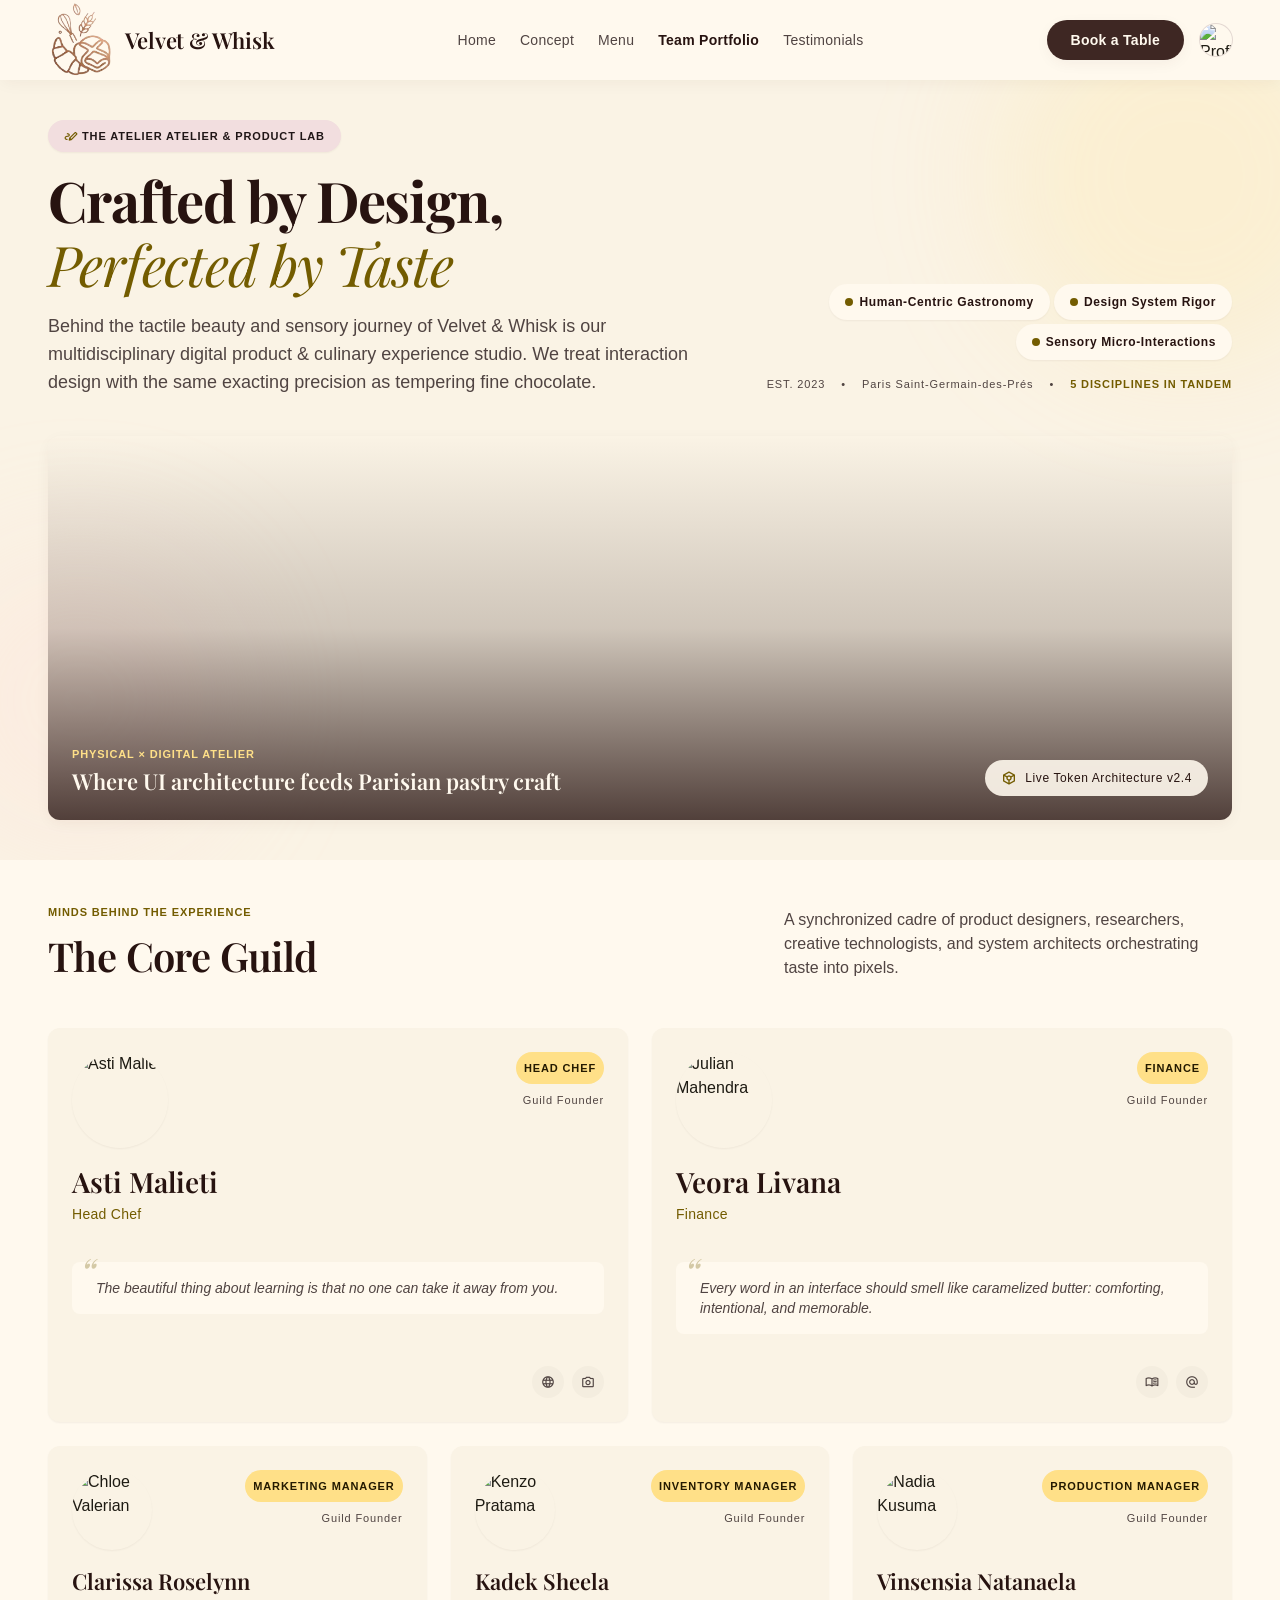
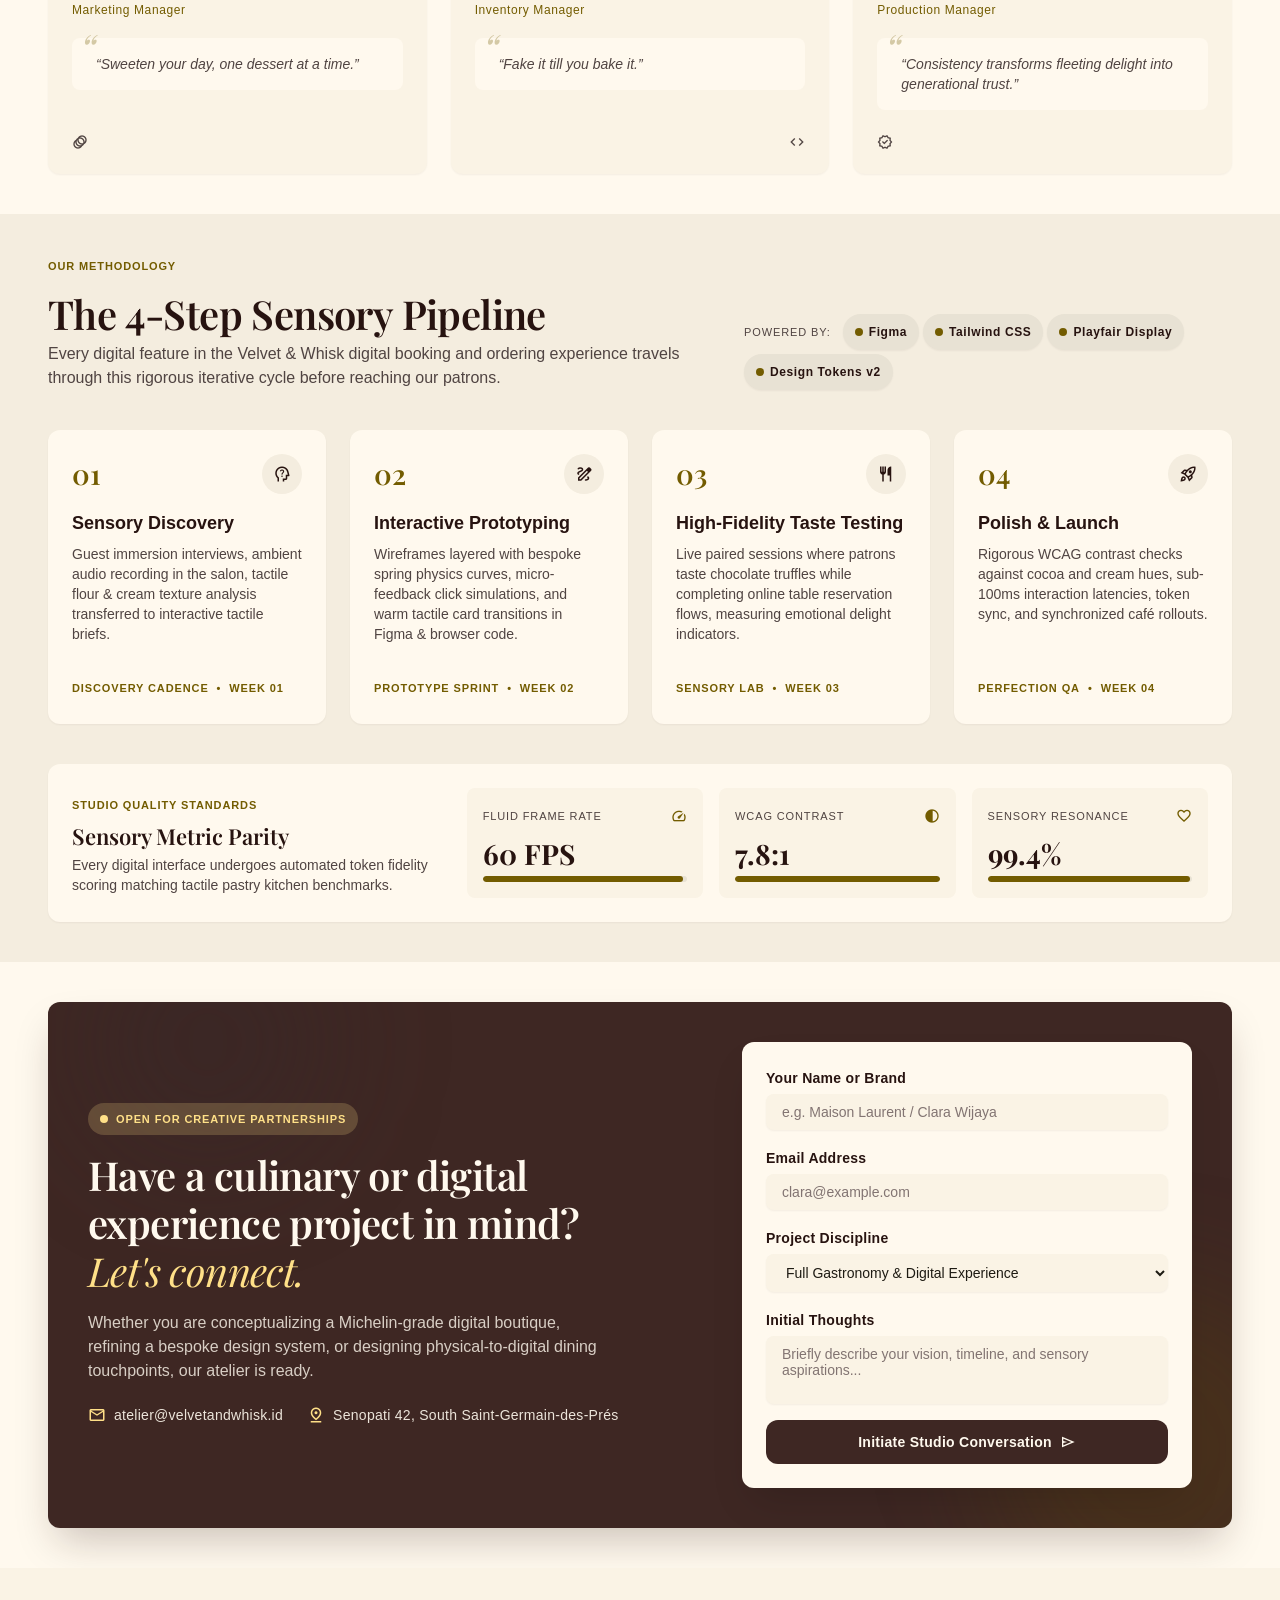
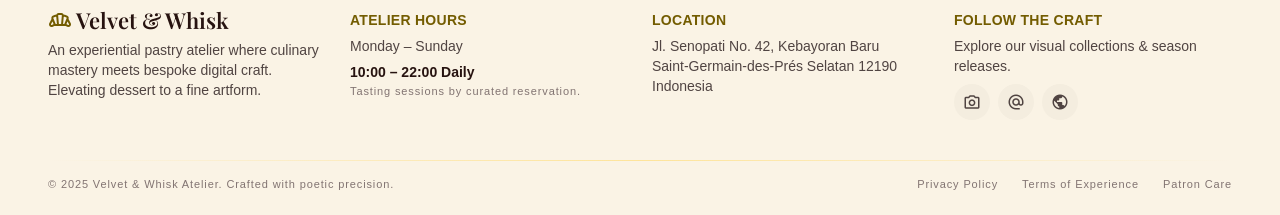
==== team.html @ fa9f6fc9 "Pending changes exported from your codespace" ====
<!DOCTYPE html>
<html lang="en">
<head>
  <meta charset="utf-8">
  <meta content="width=device-width, initial-scale=1.0" name="viewport">
  <title>Team Portfolio — Pentastry</title>

  <link rel="preconnect" href="https://fonts.googleapis.com">
  <link rel="preconnect" href="https://fonts.gstatic.com" crossorigin>
  <link href="https://fonts.googleapis.com/css2?family=Playfair+Display:ital,wght@0,600;0,700;1,400&family=Plus+Saint-Germain-des-Prés+Sans:wght@400;500;600;700&display=swap" rel="stylesheet">
  <link href="https://fonts.googleapis.com/css2?family=Material+Symbols+Outlined:opsz,wght,FILL,GRAD@24,400,0,0&display=swap" rel="stylesheet">

  <link rel="stylesheet" href="style.css">
</head>
<body>

  <!-- ============ HEADER ============ -->
  <header class="site-header">
    <div class="container header-inner">
      <a href="index.html" class="logo-area">
        <img src="/images/LOGO PENTASTRY.png" alt="Pentastry Logo" class="logo-img">
        <span class="site-name">Velvet &amp; Whisk</span>
      </a>
      <nav class="main-nav">
        <a href="index.html" class="nav-link">Home</a>
        <a href="concept.html" class="nav-link">Concept</a>
        <a href="menu.html" class="nav-link">Menu</a>
        <a href="team.html" class="nav-link active">Team Portfolio</a>
        <a href="testimonials.html" class="nav-link">Testimonials</a>
      </nav>
      <div class="header-actions">
        <a href="#" class="btn btn-dark btn-sm">Book a Table</a>
        <img src="https://lh3.googleusercontent.com/aida-public/[base64]" alt="Profile" class="avatar">
      </div>
    </div>
  </header>

  <main class="team-page">

    <!-- ============ STUDIO HEADER (HERO) ============ -->
    <section class="studio-hero">
      <div class="studio-glow studio-glow-1"></div>
      <div class="studio-glow studio-glow-2"></div>

      <div class="container">
        <div class="studio-hero-top">

          <div class="studio-hero-content">
            <div class="studio-badge">
              <span class="material-symbols-outlined">stylus_note</span>
              <span>The Atelier Atelier &amp; Product Lab</span>
            </div>

            <h1 class="studio-hero-title">
              Crafted by Design,<br>
              <span class="italic-accent">Perfected by Taste</span>
            </h1>

            <p class="studio-hero-text">
              Behind the tactile beauty and sensory journey of Velvet &amp; Whisk is our multidisciplinary digital product &amp; culinary experience studio. We treat interaction design with the same exacting precision as tempering fine chocolate.
            </p>
          </div>

          <div class="studio-hero-meta">
            <div class="studio-meta-pills">
              <span class="meta-pill"><span class="dot dot-secondary"></span> Human-Centric Gastronomy</span>
              <span class="meta-pill"><span class="dot dot-secondary"></span> Design System Rigor</span>
              <span class="meta-pill"><span class="dot dot-secondary"></span> Sensory Micro-Interactions</span>
            </div>
            <div class="studio-meta-row">
              <span>EST. 2023</span>
              <span class="meta-sep">•</span>
              <span>Paris Saint-Germain-des-Prés</span>
              <span class="meta-sep">•</span>
              <span class="meta-em">5 DISCIPLINES IN TANDEM</span>
            </div>
          </div>

        </div>

        <!-- Studio Banner -->
        <div class="studio-banner">
          <div class="studio-banner-img" style="background-image: url('https://lh3.googleusercontent.com/aida-public/[base64]');"></div>
          <div class="studio-banner-overlay"></div>
          <div class="studio-banner-content">
            <div>
              <p class="studio-banner-eyebrow">Physical × Digital Atelier</p>
              <p class="studio-banner-title">Where UI architecture feeds Parisian pastry craft</p>
            </div>
            <div class="studio-banner-badge">
              <span class="material-symbols-outlined">token</span>
              Live Token Architecture v2.4
            </div>
          </div>
        </div>
      </div>
    </section>

    <!-- ============ TEAM PORTFOLIO ============ -->
    <section class="team-section">
      <div class="container">

        <div class="team-section-header">
          <div>
            <span class="eyebrow">Minds Behind The Experience</span>
            <h2 class="section-title">The Core Guild</h2>
          </div>
          <p class="team-section-desc">
            A synchronized cadre of product designers, researchers, creative technologists, and system architects orchestrating taste into pixels.
          </p>
        </div>

        <div class="team-grid">

          <!-- Member 1 (Hero card) -->
          <article class="team-card team-card-hero">
            <div class="team-card-inner">
              <div class="team-card-top">
                <div class="team-avatar team-avatar-lg">
                  <img src=" " alt="Asti Malieti">
                </div>
                <div class="team-card-badges">
                  <span class="role-badge role-badge-gold">Head Chef</span>
                  <span class="team-role-note">Guild Founder</span>
                </div>
              </div>

              <div>
                <h3 class="team-name team-name-lg">Asti Malieti</h3>
                <p class="team-role">Head Chef</p>
              </div>

              <div class="team-tags">
                
                
                
        
              </div>

              <blockquote class="team-quote">
                <span class="team-quote-mark">“</span>
                <p>The beautiful thing about learning is that no one can take it away from you.</p>
              </blockquote>
            </div>

            <div class="team-card-footer">
              <a href="#" class="team-link">
                
                
              </a>
              <div class="team-social">
                <button class="team-social-btn" title="Portfolio"><span class="material-symbols-outlined">language</span></button>
                <button class="team-social-btn" title="Instagram"><span class="material-symbols-outlined">photo_camera</span></button>
              </div>
            </div>
          </article>

          <!-- Member 2 (Hero card) -->
          <article class="team-card team-card-hero">
            <div class="team-card-inner">
              <div class="team-card-top">
                <div class="team-avatar team-avatar-lg">
                  <img src="https://lh3.googleusercontent.com/aida-public/[base64]" alt="Julian Mahendra">
                </div>
                <div class="team-card-badges">
                  <span class="role-badge role-badge-gold">Finance</span>
                  <span class="team-role-note">Guild Founder</span>
                </div>
              </div>

              <div>
                <h3 class="team-name team-name-lg">Veora Livana</h3>
                <p class="team-role">Finance</p>
              </div>

              <div class="team-tags">
                
                
                
                
              </div>

              <blockquote class="team-quote">
                <span class="team-quote-mark">“</span>
                <p>Every word in an interface should smell like caramelized butter: comforting, intentional, and memorable.</p>
              </blockquote>
            </div>

            <div class="team-card-footer">
              <a href="#" class="team-link">
                
                
              </a>
              <div class="team-social">
                <button class="team-social-btn" title="Read Field Notes"><span class="material-symbols-outlined">menu_book</span></button>
                <button class="team-social-btn" title="Email"><span class="material-symbols-outlined">alternate_email</span></button>
              </div>
            </div>
          </article>

          <!-- Member 3 -->
          <article class="team-card team-card-compact">
            <div class="team-card-inner">
              <div class="team-card-top team-card-top-compact">
                <div class="team-avatar team-avatar-sm">
                  <img src="https://lh3.googleusercontent.com/aida-public/[base64]" alt="Chloe Valerian">
                </div>
              <div class="team-card-badges"> 
                <span class="role-badge role-badge-gold">Marketing Manager</span>
                <span class="team-role-note">Guild Founder</span>
              </div>
</div>
              <div>
                <h3 class="team-name">Clarissa Roselynn</h3>
                <p class="team-role team-role-sm">Marketing Manager</p>
              </div>
              <blockquote class="team-quote">
                <span class="team-quote-mark">“</span>
              <p class="team-quote-inline">“Sweeten your day, one dessert at a time.”</p>
            </div>

            <div class="team-card-footer team-card-footer-sm">
             
              <span class="material-symbols-outlined team-footer-icon">animation</span>
            </div>
          </article>

          <!-- Member 4 -->
          <article class="team-card team-card-compact">
            <div class="team-card-inner">
              <div class="team-card-top team-card-top-compact">
                <div class="team-avatar team-avatar-sm">
                  <img src="https://lh3.googleusercontent.com/aida-public/[base64]" alt="Kenzo Pratama">
                </div>
                <div class="team-card-badges">
                  <span class="role-badge role-badge-gold">Inventory Manager</span>
                  <span class="team-role-note">Guild Founder</span>
                </div>
              </div>

              <div>
                <h3 class="team-name">Kadek Sheela</h3>
                <p class="team-role team-role-sm">Inventory Manager</p>
              </div>
              <blockquote class="team-quote">
                <span class="team-quote-mark">“</span>
              <p class="team-quote-inline">“Fake it till you bake it.”</p>
            </div>

            <div class="team-card-footer team-card-footer-sm">
                 
              <span class="material-symbols-outlined team-footer-icon"></span>
            
              <span class="material-symbols-outlined team-footer-icon">code</span>
            </div>
          </article>

          <!-- Member 5 -->
          <article class="team-card team-card-compact">
            <div class="team-card-inner">
              <div class="team-card-top team-card-top-compact">
                <div class="team-avatar team-avatar-sm">
                  <img src="https://lh3.googleusercontent.com/aida-public/[base64]" alt="Nadia Kusuma">
                </div>
              <div class="team-card-badges">
                <span class="role-badge role-badge-gold">Production Manager</span>
                <span class="team-role-note">Guild Founder</span>
              </div>
            </div>

              <div>
                <h3 class="team-name">Vinsensia Natanaela</h3>
                <p class="team-role team-role-sm">Production Manager</p>
              </div>

             
              <blockquote class="team-quote">
                <span class="team-quote-mark">“</span>
              <p class="team-quote-inline">“Consistency transforms fleeting delight into generational trust.”</p>
            </div>

            <div class="team-card-footer team-card-footer-sm">
              
              <span class="material-symbols-outlined team-footer-icon">verified</span>
            </div>
          </article>

        </div>
      </div>
    </section>

    <!-- ============ METHODOLOGY / WORKFLOW ============ -->
    <section class="methodology-section">
      <div class="container">

        <div class="methodology-header">
          <div class="methodology-heading">
            <span class="eyebrow">Our Methodology</span>
            <h2 class="section-title">The 4-Step Sensory Pipeline</h2>
            <p class="methodology-desc">
              Every digital feature in the Velvet &amp; Whisk digital booking and ordering experience travels through this rigorous iterative cycle before reaching our patrons.
            </p>
          </div>

          <div class="tooling-pills">
            <span class="tooling-label">Powered by:</span>
            <span class="tooling-pill"><span class="dot dot-secondary"></span> Figma</span>
            <span class="tooling-pill"><span class="dot dot-secondary"></span> Tailwind CSS</span>
            <span class="tooling-pill"><span class="dot dot-secondary"></span> Playfair Display</span>
            <span class="tooling-pill"><span class="dot dot-secondary"></span> Design Tokens v2</span>
          </div>
        </div>

        <!-- Workflow steps -->
        <div class="workflow-grid" id="workflow-steps">

          <div class="workflow-card">
            <div>
              <div class="workflow-top">
                <span class="workflow-num">01</span>
                <span class="workflow-icon"><span class="material-symbols-outlined">psychology_alt</span></span>
              </div>
              <h3 class="workflow-title">Sensory Discovery</h3>
              <p class="workflow-desc">
                Guest immersion interviews, ambient audio recording in the salon, tactile flour &amp; cream texture analysis transferred to interactive tactile briefs.
              </p>
            </div>
            <div class="workflow-meta">
              <span>DISCOVERY CADENCE</span>
              <span>•</span>
              <span>WEEK 01</span>
            </div>
          </div>

          <div class="workflow-card">
            <div>
              <div class="workflow-top">
                <span class="workflow-num">02</span>
                <span class="workflow-icon"><span class="material-symbols-outlined">draw</span></span>
              </div>
              <h3 class="workflow-title">Interactive Prototyping</h3>
              <p class="workflow-desc">
                Wireframes layered with bespoke spring physics curves, micro-feedback click simulations, and warm tactile card transitions in Figma &amp; browser code.
              </p>
            </div>
            <div class="workflow-meta">
              <span>PROTOTYPE SPRINT</span>
              <span>•</span>
              <span>WEEK 02</span>
            </div>
          </div>

          <div class="workflow-card">
            <div>
              <div class="workflow-top">
                <span class="workflow-num">03</span>
                <span class="workflow-icon"><span class="material-symbols-outlined">restaurant</span></span>
              </div>
              <h3 class="workflow-title">High-Fidelity Taste Testing</h3>
              <p class="workflow-desc">
                Live paired sessions where patrons taste chocolate truffles while completing online table reservation flows, measuring emotional delight indicators.
              </p>
            </div>
            <div class="workflow-meta">
              <span>SENSORY LAB</span>
              <span>•</span>
              <span>WEEK 03</span>
            </div>
          </div>

          <div class="workflow-card">
            <div>
              <div class="workflow-top">
                <span class="workflow-num">04</span>
                <span class="workflow-icon"><span class="material-symbols-outlined">rocket_launch</span></span>
              </div>
              <h3 class="workflow-title">Polish &amp; Launch</h3>
              <p class="workflow-desc">
                Rigorous WCAG contrast checks against cocoa and cream hues, sub-100ms interaction latencies, token sync, and synchronized café rollouts.
              </p>
            </div>
            <div class="workflow-meta">
              <span>PERFECTION QA</span>
              <span>•</span>
              <span>WEEK 04</span>
            </div>
          </div>

        </div>

        <!-- Analytics card -->
        <div class="analytics-card">
          <div class="analytics-inner">

            <div class="analytics-intro">
              <span class="analytics-eyebrow">Studio Quality Standards</span>
              <h4 class="analytics-title">Sensory Metric Parity</h4>
              <p class="analytics-desc">
                Every digital interface undergoes automated token fidelity scoring matching tactile pastry kitchen benchmarks.
              </p>
            </div>

            <div class="analytics-metrics">

              <div class="metric-card">
                <div class="metric-head">
                  <span class="metric-label">Fluid Frame Rate</span>
                  <span class="material-symbols-outlined">speed</span>
                </div>
                <span class="metric-value">60 FPS</span>
                <div class="metric-bar">
                  <div class="metric-bar-fill" style="width: 98%"></div>
                </div>
              </div>

              <div class="metric-card">
                <div class="metric-head">
                  <span class="metric-label">WCAG Contrast</span>
                  <span class="material-symbols-outlined">contrast</span>
                </div>
                <span class="metric-value">7.8:1</span>
                <div class="metric-bar">
                  <div class="metric-bar-fill" style="width: 100%"></div>
                </div>
              </div>

              <div class="metric-card">
                <div class="metric-head">
                  <span class="metric-label">Sensory Resonance</span>
                  <span class="material-symbols-outlined">favorite</span>
                </div>
                <span class="metric-value">99.4%</span>
                <div class="metric-bar">
                  <div class="metric-bar-fill" style="width: 99%"></div>
                </div>
              </div>

            </div>
          </div>
        </div>

      </div>
    </section>

    <!-- ============ COLLAB & CONTACT ============ -->
    <section class="collab-section">
      <div class="container">
        <div class="collab-banner">
          <div class="collab-glow collab-glow-1"></div>
          <div class="collab-glow collab-glow-2"></div>

          <div class="collab-grid">

            <div class="collab-content">
              <div class="collab-badge">
                <span class="dot dot-gold"></span>
                <span>Open For Creative Partnerships</span>
              </div>
              <h2 class="collab-title">
                Have a culinary or digital experience project in mind?<br>
                <span class="italic-accent">Let's connect.</span>
              </h2>
              <p class="collab-desc">
                Whether you are conceptualizing a Michelin-grade digital boutique, refining a bespoke design system, or designing physical-to-digital dining touchpoints, our atelier is ready.
              </p>
              <div class="collab-meta">
                <div class="collab-meta-item">
                  <span class="material-symbols-outlined">mail</span>
                  <span>atelier@velvetandwhisk.id</span>
                </div>
                <div class="collab-meta-item">
                  <span class="material-symbols-outlined">pin_drop</span>
                  <span>Senopati 42, South Saint-Germain-des-Prés</span>
                </div>
              </div>
            </div>

            <div class="collab-form-card">
              <form class="collab-form" id="collab-form">
                <div class="form-group">
                  <label class="form-label form-label-dark">Your Name or Brand</label>
                  <input type="text" class="form-input form-input-light" placeholder="e.g. Maison Laurent / Clara Wijaya" required>
                </div>
                <div class="form-group">
                  <label class="form-label form-label-dark">Email Address</label>
                  <input type="email" class="form-input form-input-light" placeholder="clara@example.com" required>
                </div>
                <div class="form-group">
                  <label class="form-label form-label-dark">Project Discipline</label>
                  <select class="form-input form-input-light">
                    <option>Full Gastronomy &amp; Digital Experience</option>
                    <option>Bespoke Design System &amp; Brand Tokens</option>
                    <option>Editorial Interactive Menu Redesign</option>
                    <option>Private Tasting Atelier Collaboration</option>
                  </select>
                </div>
                <div class="form-group">
                  <label class="form-label form-label-dark">Initial Thoughts</label>
                  <textarea class="form-input form-input-light form-textarea" rows="3" placeholder="Briefly describe your vision, timeline, and sensory aspirations..."></textarea>
                </div>
                <button type="submit" class="btn btn-primary btn-block">
                  <span>Initiate Studio Conversation</span>
                  <span class="material-symbols-outlined" style="font-size:16px;">send</span>
                </button>
                <div class="form-success" id="form-feedback">
                  Message received. Aurelia &amp; the team will reply within 24 hours.
                </div>
              </form>
            </div>

          </div>
        </div>
      </div>
    </section>

  </main>

  <!-- ============ FOOTER ============ -->
  <footer class="site-footer">
    <div class="container">
      <div class="footer-grid">
        <div class="footer-col">
          <div class="footer-brand">
            <span class="material-symbols-outlined">bakery_dining</span>
            <span class="footer-brand-name">Velvet &amp; Whisk</span>
          </div>
          <p class="footer-desc">An experiential pastry atelier where culinary mastery meets bespoke digital craft. Elevating dessert to a fine artform.</p>
        </div>
        <div class="footer-col">
          <h4 class="footer-heading">Atelier Hours</h4>
          <p class="footer-text">Monday – Sunday</p>
          <p class="footer-strong">10:00 – 22:00 Daily</p>
          <p class="footer-caption">Tasting sessions by curated reservation.</p>
        </div>
        <div class="footer-col">
          <h4 class="footer-heading">Location</h4>
          <p class="footer-text">Jl. Senopati No. 42, Kebayoran Baru<br>Saint-Germain-des-Prés Selatan 12190<br>Indonesia</p>
        </div>
        <div class="footer-col">
          <h4 class="footer-heading">Follow the Craft</h4>
          <p class="footer-text">Explore our visual collections &amp; season releases.</p>
          <div class="footer-social">
            <a href="#" aria-label="Instagram"><span class="material-symbols-outlined">photo_camera</span></a>
            <a href="#" aria-label="Email"><span class="material-symbols-outlined">alternate_email</span></a>
            <a href="#" aria-label="Website"><span class="material-symbols-outlined">public</span></a>
          </div>
        </div>
      </div>
      <div class="footer-divider"></div>
      <div class="footer-bottom">
        <p class="footer-caption">© 2025 Velvet &amp; Whisk Atelier. Crafted with poetic precision.</p>
        <div class="footer-links">
          <a href="#" class="footer-caption">Privacy Policy</a>
          <a href="#" class="footer-caption">Terms of Experience</a>
          <a href="#" class="footer-caption">Patron Care</a>
        </div>
      </div>
    </div>
  </footer>

  <!-- ============ JS ============ -->
  <script>
    (function () {
      // Workflow hover highlight
      const steps = document.querySelectorAll('.workflow-card');
      steps.forEach(step => {
        step.addEventListener('mouseenter', () => {
          steps.forEach(s => s.classList.remove('is-highlight'));
          step.classList.add('is-highlight');
        });
      });

      // Collab form feedback
      const form = document.getElementById('collab-form');
      const feedback = document.getElementById('form-feedback');
      if (form) {
        form.addEventListener('submit', (e) => {
          e.preventDefault();
          feedback.classList.add('is-visible');
        });
      }
    })();
  </script>

</body>
</html>
---- style.css ----
/* =============================================================
   Pentastry — GLOBAL STYLESHEET
   Digunakan bersama untuk: index.html, menu.html, team.html,
   testimonials.html
   ============================================================= */

/* ---------- 1. CSS VARIABLES (DESIGN TOKENS) ---------- */
:root {
  /* Colors */
  --color-primary: #271310;
  --color-primary-container: #3e2723;
  --color-primary-fixed: #ffdad4;
  --color-secondary: #735c00;
  --color-secondary-fixed: #ffe088;
  --color-secondary-fixed-dim: #e9c349;
  --color-secondary-container: #fed65b;
  --color-tertiary: #201617;
  --color-tertiary-fixed: #f2dedf;
  --color-tertiary-container: #362a2b;

  --color-surface: #fff9ee;
  --color-surface-bright: #fff9ee;
  --color-surface-container-lowest: #ffffff;
  --color-surface-container-low: #faf3e5;
  --color-surface-container: #f4eddf;
  --color-surface-container-high: #eee8da;
  --color-surface-container-highest: #e8e2d4;

  --color-on-surface: #1e1b13;
  --color-on-surface-variant: #504442;
  --color-on-primary: #ffffff;
  --color-on-secondary: #ffffff;
  --color-on-secondary-fixed: #241a00;
  --color-on-secondary-container: #745c00;

  --color-outline: #827472;
  --color-outline-variant: #d3c3c0;

  /* Typography */
  --font-heading: 'Playfair Display', Georgia, serif;
  --font-body: 'Plus Saint-Germain-des-Prés Sans', -apple-system, BlinkMacSystemFont, sans-serif;

  /* Spacing */
  --space-xs: 0.25rem;
  --space-sm: 0.5rem;
  --space-md: 1rem;
  --space-lg: 1.5rem;
  --space-xl: 2.5rem;
  --gutter: 1.5rem;
  --margin: 3rem;
  --margin-mobile: 1.25rem;

  /* Radius */
  --radius: 0.25rem;
  --radius-lg: 0.5rem;
  --radius-xl: 0.75rem;
  --radius-2xl: 1rem;
  --radius-3xl: 1.5rem;
  --radius-full: 9999px;

  /* Shadows */
  --shadow-sm: 0 1px 2px rgba(39, 19, 16, 0.05);
  --shadow-md: 0 4px 16px -2px rgba(62, 39, 35, 0.06);
  --shadow-lg: 0 12px 32px -4px rgba(62, 39, 35, 0.12);
  --shadow-xl: 0 20px 50px -10px rgba(39, 19, 16, 0.35);
}

/* ---------- 2. RESET & BASE ---------- */
*,
*::before,
*::after {
  box-sizing: border-box;
  margin: 0;
  padding: 0;
}

html {
  scroll-behavior: smooth;
  -webkit-text-size-adjust: 100%;
}

body {
  font-family: var(--font-body);
  font-size: 16px;
  line-height: 24px;
  color: var(--color-on-surface);
  background-color: var(--color-surface);
  -webkit-font-smoothing: antialiased;
  -moz-osx-font-smoothing: grayscale;
  overscroll-behavior: none;
}

::-webkit-scrollbar { display: none; }
html { scrollbar-width: none; }

img {
  display: block;
  max-width: 100%;
  height: auto;
}

a {
  color: inherit;
  text-decoration: none;
}

button {
  font-family: inherit;
  cursor: pointer;
  border: none;
  background: none;
  color: inherit;
}

input, select, textarea {
  font-family: inherit;
  font-size: inherit;
  color: inherit;
}

/* Material Symbols default */
.material-symbols-outlined {
  font-family: 'Material Symbols Outlined';
  font-weight: normal;
  font-style: normal;
  font-size: 24px;
  line-height: 1;
  letter-spacing: normal;
  text-transform: none;
  display: inline-block;
  white-space: nowrap;
  word-wrap: normal;
  direction: ltr;
  font-variation-settings: 'FILL' 0, 'wght' 400, 'GRAD' 0, 'opsz' 24;
  user-select: none;
}

/* ---------- 3. UTILITY CLASSES ---------- */
.container {
  width: 100%;
  max-width: 1280px;
  margin: 0 auto;
  padding-left: var(--margin);
  padding-right: var(--margin);
}

.caption {
  font-size: 11px;
  line-height: 14px;
  letter-spacing: 0.08em;
  font-weight: 500;
  color: var(--color-on-surface-variant);
}

.caption-gold {
  font-size: 11px;
  line-height: 14px;
  letter-spacing: 0.08em;
  font-weight: 600;
  text-transform: uppercase;
  color: var(--color-secondary-fixed);
}

.uppercase { text-transform: uppercase; }

.dot {
  display: inline-block;
  width: 8px;
  height: 8px;
  border-radius: 50%;
}
.dot-secondary { background-color: var(--color-secondary); }

/* ---------- 4. BUTTONS ---------- */
.btn {
  display: inline-flex;
  align-items: center;
  justify-content: center;
  gap: 8px;
  font-family: var(--font-body);
  font-size: 14px;
  font-weight: 600;
  letter-spacing: 0.02em;
  padding: 16px 32px;
  border-radius: var(--radius-full);
  transition: all 0.3s ease;
  cursor: pointer;
  border: none;
  text-decoration: none;
  white-space: nowrap;
}

.btn-sm {
  padding: 8px 24px;
  font-size: 14px;
}

.btn-dark {
  background-color: var(--color-primary-container);
  color: var(--color-surface);
  box-shadow: var(--shadow-md);
}
.btn-dark:hover {
  background-color: var(--color-primary);
  color: var(--color-secondary-fixed);
}

.btn-primary {
  background-color: var(--color-primary-container);
  color: var(--color-surface-bright);
}
.btn-primary:hover {
  box-shadow: 0 20px 40px -10px rgba(62, 39, 35, 0.3);
}
.btn-primary:hover .icon-arrow {
  transform: translateX(4px);
}

.btn-soft {
  background-color: var(--color-tertiary-fixed);
  color: var(--color-primary);
  box-shadow: var(--shadow-sm);
}
.btn-soft:hover {
  background-color: var(--color-secondary-fixed);
}

.btn-gold {
  background-color: var(--color-secondary-fixed);
  color: var(--color-primary);
  font-weight: 700;
}
.btn-gold:hover {
  background-color: var(--color-secondary-fixed-dim);
  box-shadow: 0 8px 20px rgba(0, 0, 0, 0.15);
}

.btn-block {
  width: 100%;
  padding: 14px 24px;
  border-radius: var(--radius-xl);
}

.icon-arrow {
  font-size: 18px;
  transition: transform 0.3s ease;
  color: var(--color-secondary-fixed-dim);
}

.icon-spin {
  animation: spin 1s linear infinite;
}
@keyframes spin {
  from { transform: rotate(0deg); }
  to { transform: rotate(360deg); }
}

.btn.is-success {
  background-color: var(--color-secondary);
  color: var(--color-on-secondary);
}

/* ---------- 5. HEADER ---------- */
.site-header {
  position: fixed;
  top: 0;
  left: 0;
  right: 0;
  z-index: 50;
  background-color: rgba(255, 249, 238, 0.9);
  backdrop-filter: blur(12px);
  -webkit-backdrop-filter: blur(12px);
  box-shadow: 0 4px 16px -2px rgba(62, 39, 35, 0.05);
}

.header-inner {
  display: flex;
  align-items: center;
  justify-content: space-between;
  gap: var(--gutter);
  height: 80px;
}

.logo-area {
  display: flex;
  align-items: center;
  gap: var(--space-sm);
  flex-shrink: 0;
}

.logo-img {
  height: 80px;
  width: auto;
  object-fit: contain;
}

.site-name {
  font-family: var(--font-heading);
  font-size: 22px;
  line-height: 30px;
  font-weight: 600;
  color: var(--color-primary);
  letter-spacing: -0.01em;
}

.main-nav {
  display: none;
  align-items: center;
  gap: var(--space-lg);
}

.nav-link {
  font-size: 14px;
  font-weight: 500;
  letter-spacing: 0.02em;
  color: var(--color-on-surface-variant);
  transition: color 0.2s ease;
}
.nav-link:hover { color: var(--color-primary); }
.nav-link.active {
  color: var(--color-primary);
  font-weight: 700;
}

.header-actions {
  display: flex;
  align-items: center;
  gap: var(--space-md);
  flex-shrink: 0;
}

.avatar {
  width: 32px;
  height: 32px;
  border-radius: 50%;
  object-fit: cover;
  box-shadow: 0 0 0 1px rgba(211, 195, 192, 0.6);
}

@media (min-width: 1024px) {
  .main-nav { display: flex; }
}

/* ---------- 6. HERO ---------- */
.hero {
  position: relative;
  width: 100%;
  overflow: hidden;
  background-color: var(--color-surface-container-low);
  padding-top: 40px;
  padding-bottom: 96px;
  margin-top: 80px; /* offset header */
}

.hero-glow {
  position: absolute;
  border-radius: 50%;
  filter: blur(60px);
  pointer-events: none;
}
.hero-glow-1 {
  top: -128px;
  left: -128px;
  width: 384px;
  height: 384px;
  background-color: rgba(255, 224, 136, 0.3);
}
.hero-glow-2 {
  top: 50%;
  right: -96px;
  width: 320px;
  height: 320px;
  background-color: rgba(242, 222, 223, 0.4);
}

.hero-grid {
  position: relative;
  z-index: 10;
  display: grid;
  grid-template-columns: 1fr;
  gap: var(--gutter);
  align-items: center;
}

.hero-content {
  display: flex;
  flex-direction: column;
  align-items: flex-start;
}

.hero-badge {
  display: inline-flex;
  align-items: center;
  gap: var(--space-xs);
  padding: 6px 16px;
  border-radius: var(--radius-full);
  background-color: var(--color-surface-container);
  box-shadow: var(--shadow-sm);
  margin-bottom: var(--space-md);
}

.hero-title {
  font-family: var(--font-heading);
  font-size: 36px;
  line-height: 44px;
  letter-spacing: -0.01em;
  font-weight: 700;
  color: var(--color-primary);
  margin-bottom: var(--space-md);
}

.hero-title-accent {
  font-style: italic;
  font-weight: 400;
  color: var(--color-secondary);
  display: block;
}

.hero-text {
  font-size: 18px;
  line-height: 28px;
  color: var(--color-on-surface-variant);
  margin-bottom: var(--space-xl);
  max-width: 36rem;
}

.hero-actions {
  display: flex;
  flex-wrap: wrap;
  gap: var(--space-md);
  width: 100%;
}

.hero-trust {
  margin-top: var(--space-xl);
  padding-top: var(--space-lg);
  display: flex;
  align-items: center;
  gap: var(--space-lg);
}

.hero-avatars {
  display: flex;
}
.hero-avatars > * {
  margin-right: -12px;
}
.avatar-sm {
  width: 40px;
  height: 40px;
  border-radius: 50%;
  object-fit: cover;
  box-shadow: var(--shadow-sm);
  border: 2px solid var(--color-surface-container-low);
}
.avatar-initial {
  width: 40px;
  height: 40px;
  border-radius: 50%;
  display: flex;
  align-items: center;
  justify-content: center;
  font-size: 12px;
  font-weight: 700;
  box-shadow: var(--shadow-sm);
  border: 2px solid var(--color-surface-container-low);
}
.avatar-initial-1 {
  background-color: var(--color-secondary-fixed);
  color: var(--color-primary);
}
.avatar-initial-2 {
  background-color: var(--color-tertiary-fixed);
  color: var(--color-tertiary);
}

.hero-trust-text .stars {
  display: flex;
  align-items: center;
  gap: 2px;
  color: var(--color-secondary);
}

.star-filled {
  font-size: 14px;
  font-variation-settings: 'FILL' 1;
}

.rating-num {
  font-size: 12px;
  font-weight: 700;
  color: var(--color-primary);
  margin-left: 4px;
}

.hero-trust-text .caption {
  margin-top: 2px;
}

/* Hero collage */
.hero-visual {
  position: relative;
  margin-top: 48px;
}

.hero-collage {
  position: relative;
  width: 100%;
  height: 540px;
}

.hero-card {
  position: absolute;
  border-radius: var(--radius-2xl);
  overflow: hidden;
  background-color: var(--color-surface-container-lowest);
  box-shadow: var(--shadow-lg);
}

.hero-card img {
  width: 100%;
  height: 100%;
  object-fit: cover;
  transition: transform 0.6s ease;
}
.hero-card:hover img { transform: scale(1.03); }

.hero-card-1 {
  left: 24px;
  top: 16px;
  width: 280px;
  height: 380px;
  z-index: 20;
}

.hero-card-2 {
  right: 8px;
  top: 64px;
  width: 240px;
  height: 320px;
  z-index: 10;
}

.hero-card-3 {
  bottom: 8px;
  left: 112px;
  width: 200px;
  height: 200px;
  z-index: 30;
  box-shadow: var(--shadow-xl);
}

.card-overlay {
  position: absolute;
  inset: 0;
  background: linear-gradient(to top, rgba(39, 19, 16, 0.8) 0%, transparent 60%);
  display: flex;
  flex-direction: column;
  justify-content: flex-end;
  padding: 20px;
}

.card-overlay-short { padding: 16px; }

.card-title {
  font-family: var(--font-heading);
  font-size: 18px;
  line-height: 26px;
  font-weight: 600;
  color: var(--color-surface-bright);
}

.hero-card-1 .card-title {
  font-size: 22px;
  line-height: 30px;
}

.floating-badge {
  position: absolute;
  background-color: rgba(255, 255, 255, 0.95);
  backdrop-filter: blur(8px);
  border-radius: var(--radius-full);
  box-shadow: var(--shadow-lg);
  display: flex;
  align-items: center;
  gap: var(--space-xs);
  z-index: 40;
}

.floating-badge-top {
  top: -16px;
  right: 32px;
  padding: 8px 16px;
  font-size: 12px;
  font-weight: 600;
  color: var(--color-primary);
}
.floating-badge-top .material-symbols-outlined {
  font-size: 16px;
  color: var(--color-secondary);
}

.floating-badge-bottom {
  bottom: -16px;
  right: 48px;
  background-color: var(--color-primary);
  padding: 14px 20px;
  border-radius: var(--radius-2xl);
  box-shadow: var(--shadow-xl);
}

.badge-icon {
  width: 32px;
  height: 32px;
  border-radius: 50%;
  background-color: var(--color-secondary-fixed);
  color: var(--color-primary);
  display: flex;
  align-items: center;
  justify-content: center;
}
.badge-icon .material-symbols-outlined { font-size: 16px; }

.badge-title {
  font-size: 14px;
  font-weight: 700;
  color: var(--color-surface-bright);
  line-height: 1.2;
}
.badge-sub {
  font-size: 11px;
  color: var(--color-secondary-fixed-dim);
  letter-spacing: 0.05em;
}

@media (min-width: 640px) {
  .hero-card-1 { width: 320px; }
  .hero-card-2 { width: 270px; }
  .hero-card-3 { width: 240px; }
}

@media (min-width: 1024px) {
  .hero-title { font-size: 56px; line-height: 64px; letter-spacing: -0.02em; }
  .hero-title-accent { display: inline; }
  .hero-grid { grid-template-columns: 1fr 1fr; }
  .hero-visual { margin-top: 0; }
  .hero-content { padding-right: var(--space-md); }
}

/* ---------- 7. STATS ---------- */
.stats {
  background-color: var(--color-surface-container);
  padding: 40px 0;
}

.stats-grid {
  display: grid;
  grid-template-columns: 1fr;
  gap: var(--gutter);
}

.stat-card {
  display: flex;
  align-items: center;
  gap: var(--space-md);
  padding: var(--space-md);
  border-radius: var(--radius-2xl);
  background-color: var(--color-surface-container-lowest);
  box-shadow: var(--shadow-sm);
  transition: box-shadow 0.3s ease;
}
.stat-card:hover { box-shadow: var(--shadow-lg); }

.stat-icon {
  width: 56px;
  height: 56px;
  border-radius: 50%;
  display: flex;
  align-items: center;
  justify-content: center;
  flex-shrink: 0;
  font-size: 24px;
}
.stat-icon-1 { background-color: rgba(255, 224, 136, 0.5); color: var(--color-secondary); }
.stat-icon-2 { background-color: var(--color-tertiary-fixed); color: var(--color-primary); }
.stat-icon-3 { background-color: var(--color-secondary-container); color: var(--color-on-secondary-container); }

.stat-heading {
  display: flex;
  align-items: baseline;
  gap: 4px;
}

.stat-value {
  font-family: var(--font-heading);
  font-size: 28px;
  line-height: 36px;
  font-weight: 700;
  color: var(--color-primary);
}

.stat-label {
  font-size: 14px;
  font-weight: 600;
  letter-spacing: 0.02em;
  text-transform: uppercase;
  color: var(--color-secondary);
}

.stat-title {
  font-family: var(--font-body);
  font-size: 18px;
  line-height: 26px;
  font-weight: 600;
  color: var(--color-primary);
}

.stat-desc {
  font-size: 14px;
  line-height: 20px;
  color: var(--color-on-surface-variant);
}

@media (min-width: 768px) {
  .stats-grid { grid-template-columns: repeat(3, 1fr); }
}

/* ---------- 8. SECTIONS ---------- */
.section {
  padding: 80px 0;
}

.section-concept {
  background-color: var(--color-surface);
  padding: 112px 0;
}

.section-header {
  display: flex;
  flex-direction: column;
  align-items: center;
  text-align: center;
  max-width: 42rem;
  margin: 0 auto 80px;
}

.eyebrow {
  font-size: 11px;
  font-weight: 700;
  letter-spacing: 0.08em;
  text-transform: uppercase;
  color: var(--color-secondary);
  display: block;
  margin-bottom: 8px;
}

.section-title {
  font-family: var(--font-heading);
  font-size: 40px;
  line-height: 48px;
  letter-spacing: -0.015em;
  font-weight: 600;
  color: var(--color-primary);
}

.section-divider {
  width: 64px;
  height: 2px;
  background-color: var(--color-secondary-fixed);
  margin: var(--space-md) 0;
}

.section-desc {
  font-size: 16px;
  line-height: 24px;
  color: var(--color-on-surface-variant);
}

/* ---------- 9. CONCEPT CARDS ---------- */
.concept-grid {
  gap: var(--gutter);
  margin-bottom: 80px;
}

.concept-card {
  display: flex;
  flex-direction: row;
  justify-content: space-between;
  background-color: var(--color-surface-container-lowest);
  border-radius: var(--radius-3xl);
  padding: 32px;
  box-shadow: var(--shadow-sm);
  transition: box-shadow 0.3s ease;
}
.concept-card:hover { box-shadow: var(--shadow-lg); }

.concept-card-content { margin-bottom: var(--space-lg); }

.concept-icon {
  width: 48px;
  height: 48px;
  border-radius: var(--radius-xl);
  display: flex;
  align-items: center;
  justify-content: center;
  margin-bottom: var(--space-lg);
  font-size: 24px;
  transition: transform 0.3s ease;
}
.concept-card:hover .concept-icon { transform: scale(1.1); }
.concept-icon-1 { background-color: rgba(255, 224, 136, 0.4); color: var(--color-secondary); }
.concept-icon-2 { background-color: var(--color-tertiary-fixed); color: var(--color-primary); }
.concept-icon-3 { background-color: var(--color-secondary-container); color: var(--color-on-secondary-container); }

.concept-eyebrow {
  font-size: 11px;
  font-weight: 600;
  letter-spacing: 0.08em;
  text-transform: uppercase;
  color: var(--color-secondary);
  display: block;
}

.concept-title {
  font-family: var(--font-heading);
  font-size: 22px;
  line-height: 30px;
  font-weight: 600;
  color: var(--color-primary);
  margin: 4px 0 12px;
}

.concept-text {
  font-size: 14px;
  line-height: 20px;
  color: var(--color-on-surface-variant);
}

.concept-image {
  width: 100%;
  height: 100%;
  border-radius: var(--radius-2xl);
  overflow: hidden;
}
.concept-image img {
  width: 100%;
  height: 100%;
  object-fit: cover;
  transition: transform 0.7s ease;
}
.concept-card:hover .concept-image img { transform: scale(1.05); }

@media (min-width: 768px) {
  .concept-grid { grid-template-columns: repeat(3, 1fr); }
}

/* ---------- 10. MOSAIC ---------- */
.mosaic-block { margin-bottom: 80px; }

.mosaic-header {
  display: flex;
  flex-direction: column;
  gap: var(--space-sm);
  margin-bottom: 32px;
}

.mosaic-title {
  font-family: var(--font-heading);
  font-size: 28px;
  line-height: 36px;
  font-weight: 600;
  color: var(--color-primary);
}

.mosaic-desc {
  font-size: 14px;
  line-height: 20px;
  color: var(--color-on-surface-variant);
  max-width: 28rem;
}

.mosaic-grid {
  display: grid;
  grid-template-columns: 1fr 1fr;
  gap: 16px;
}

.mosaic-item {
  position: relative;
  overflow: hidden;
  border-radius: var(--radius-2xl);
  height: 256px;
  background-color: var(--color-surface-container);
  cursor: pointer;
  box-shadow: var(--shadow-sm);
}

.mosaic-item img {
  width: 100%;
  height: 100%;
  object-fit: cover;
  transition: transform 0.5s ease;
}
.mosaic-item:hover img { transform: scale(1.1); }

.mosaic-overlay {
  position: absolute;
  inset: 0;
  background-color: rgba(39, 19, 16, 0.6);
  opacity: 0;
  transition: opacity 0.3s ease;
  display: flex;
  flex-direction: column;
  justify-content: flex-end;
  padding: 16px;
  color: var(--color-surface-bright);
}
.mosaic-item:hover .mosaic-overlay { opacity: 1; }

.mosaic-overlay p {
  font-family: var(--font-heading);
  font-size: 18px;
  line-height: 26px;
  font-weight: 600;
  margin-top: 2px;
}

@media (min-width: 768px) {
  .mosaic-grid { grid-template-columns: repeat(4, 1fr); }
  .mosaic-item-wide { grid-column: span 2; }
  .mosaic-header { flex-direction: row; align-items: flex-end; justify-content: space-between; }
}

/* ---------- 11. RESERVATION BANNER ---------- */
.reservation-banner {
  position: relative;
  border-radius: var(--radius-3xl);
  background-color: var(--color-primary);
  color: var(--color-surface-bright);
  padding: 32px;
  overflow: hidden;
  box-shadow: 0 25px 50px -12px rgba(0, 0, 0, 0.25);
}

.reservation-glow {
  position: absolute;
  border-radius: 50%;
  filter: blur(60px);
  pointer-events: none;
}
.reservation-glow-1 {
  right: -64px;
  bottom: -64px;
  width: 320px;
  height: 320px;
  background-color: rgba(115, 92, 0, 0.2);
}
.reservation-glow-2 {
  left: 33%;
  top: -80px;
  width: 256px;
  height: 256px;
  background-color: var(--color-primary-container);
}

.reservation-grid {
  position: relative;
  z-index: 10;
  display: grid;
  grid-template-columns: 1fr;
  gap: 32px;
  align-items: center;
}

.reservation-badge {
  display: inline-flex;
  align-items: center;
  gap: 8px;
  padding: 4px 14px;
  border-radius: var(--radius-full);
  background-color: rgba(232, 226, 212, 0.1);
  color: var(--color-secondary-fixed);
  margin-bottom: var(--space-md);
}
.reservation-badge .material-symbols-outlined { font-size: 16px; }
.reservation-badge .caption { color: var(--color-secondary-fixed); }

.reservation-title {
  font-family: var(--font-heading);
  font-size: 40px;
  line-height: 48px;
  letter-spacing: -0.015em;
  font-weight: 600;
  color: var(--color-surface-bright);
  margin-bottom: var(--space-md);
}

.reservation-text {
  font-size: 16px;
  line-height: 24px;
  color: var(--color-surface-variant, #e8e2d4);
  max-width: 36rem;
}

.reservation-meta {
  margin-top: var(--space-lg);
  display: flex;
  flex-wrap: wrap;
  gap: var(--space-lg);
  font-size: 14px;
  color: var(--color-surface-variant, #e8e2d4);
}
.reservation-meta span {
  display: flex;
  align-items: center;
  gap: 6px;
}
.reservation-meta .material-symbols-outlined {
  color: var(--color-secondary);
  font-size: 16px;
}

.reservation-form-wrap {
  background-color: rgba(255, 255, 255, 0.1);
  backdrop-filter: blur(12px);
  padding: 24px;
  border-radius: var(--radius-2xl);
}

.reservation-form {
  display: flex;
  flex-direction: column;
  gap: 16px;
}

.form-row {
  display: grid;
  grid-template-columns: 1fr 1fr;
  gap: 12px;
}

.form-group { display: flex; flex-direction: column; }

.form-label {
  display: block;
  font-size: 11px;
  letter-spacing: 0.08em;
  text-transform: uppercase;
  font-weight: 600;
  color: var(--color-surface-variant, #e8e2d4);
  margin-bottom: 4px;
}

.form-input {
  width: 100%;
  background-color: var(--color-surface-container);
  color: var(--color-primary);
  border-radius: var(--radius-xl);
  padding: 10px 12px;
  border: none;
  font-size: 14px;
  outline: none;
  transition: box-shadow 0.2s ease;
}
.form-input:focus { box-shadow: 0 0 0 2px var(--color-secondary); }

.session-grid {
  display: grid;
  grid-template-columns: repeat(3, 1fr);
  gap: 8px;
}

.session-btn {
  padding: 8px;
  border-radius: var(--radius-lg);
  background-color: rgba(232, 226, 212, 0.2);
  color: var(--color-surface-bright);
  font-size: 12px;
  font-weight: 600;
  letter-spacing: 0.05em;
  transition: background-color 0.2s ease;
}
.session-btn:hover { background-color: rgba(232, 226, 212, 0.4); }
.session-btn.active {
  background-color: var(--color-secondary);
  color: var(--color-on-secondary);
}

@media (min-width: 640px) {
  .reservation-banner { padding: 56px; }
  .reservation-form-wrap { padding: 32px; }
}

@media (min-width: 1024px) {
  .reservation-grid { grid-template-columns: 7fr 5fr; }
}

/* ---------- 12. FOOTER ---------- */
.site-footer {
  background-color: var(--color-surface-container-low);
  color: var(--color-on-surface);
  padding-top: 40px;
  padding-bottom: 24px;
}

.footer-grid {
  display: grid;
  grid-template-columns: 1fr;
  gap: var(--gutter);
  margin-bottom: 40px;
}

.footer-brand {
  display: flex;
  align-items: center;
  gap: var(--space-xs);
  margin-bottom: var(--space-sm);
}
.footer-brand .material-symbols-outlined { color: var(--color-secondary); }
.footer-brand-name {
  font-family: var(--font-heading);
  font-size: 22px;
  font-weight: 600;
  color: var(--color-primary);
}

.footer-desc {
  font-size: 14px;
  line-height: 20px;
  color: var(--color-on-surface-variant);
  max-width: 28rem;
}

.footer-heading {
  font-size: 14px;
  font-weight: 600;
  letter-spacing: 0.02em;
  text-transform: uppercase;
  color: var(--color-secondary);
  margin-bottom: var(--space-xs);
}

.footer-text {
  font-size: 14px;
  line-height: 20px;
  color: var(--color-on-surface-variant);
  margin-bottom: var(--space-xs);
}

.footer-strong {
  font-size: 14px;
  font-weight: 600;
  color: var(--color-primary);
}

.footer-caption {
  font-size: 11px;
  line-height: 14px;
  letter-spacing: 0.08em;
  font-weight: 500;
  color: var(--color-outline);
}

.footer-social {
  display: flex;
  gap: var(--space-sm);
  margin-top: var(--space-sm);
}
.footer-social a {
  width: 36px;
  height: 36px;
  border-radius: 50%;
  background-color: var(--color-surface-container);
  color: var(--color-on-surface-variant);
  display: flex;
  align-items: center;
  justify-content: center;
  transition: all 0.2s ease;
}
.footer-social a:hover {
  background-color: var(--color-secondary-container);
  color: var(--color-primary);
}
.footer-social .material-symbols-outlined { font-size: 18px; }

.footer-divider {
  height: 1px;
  width: 100%;
  background: linear-gradient(to right, transparent, var(--color-secondary-fixed), transparent);
  margin-bottom: var(--space-md);
  opacity: 0.8;
}

.footer-bottom {
  display: flex;
  flex-direction: column;
  align-items: center;
  justify-content: space-between;
  gap: var(--space-sm);
  text-align: center;
}

.footer-links {
  display: flex;
  align-items: center;
  gap: var(--space-lg);
}
.footer-links a { transition: color 0.2s ease; }
.footer-links a:hover { color: var(--color-primary); }

@media (min-width: 640px) {
  .footer-bottom { flex-direction: row; text-align: left; }
}

@media (min-width: 768px) {
  .footer-grid { grid-template-columns: repeat(4, 1fr); }
}

/* ---------- 13. RESPONSIVE BASE ---------- */
@media (max-width: 1023px) {
  :root {
    --margin: var(--margin-mobile);
  }
  .hero { padding-top: 32px; padding-bottom: 64px; }
  .section { padding: 64px 0; }
  .section-concept { padding: 80px 0; }
  .section-title { font-size: 32px; line-height: 40px; }
  .reservation-title { font-size: 32px; line-height: 40px; }
}

/* =============================================================
   MENU PAGE — STYLES (lanjutan style.css)
   ============================================================= */

/* ---------- 14. MENU PAGE WRAPPER ---------- */
.menu-page {
  position: relative;
  width: 100%;
  overflow: hidden;
  background-color: var(--color-surface);
  padding-top: 80px; /* offset fixed header */
}

.glow-bg {
  position: absolute;
  border-radius: 50%;
  filter: blur(60px);
  pointer-events: none;
  z-index: 0;
}
.glow-1 {
  top: -128px;
  left: 50%;
  transform: translateX(-50%);
  width: 720px;
  height: 360px;
  background-color: rgba(255, 224, 136, 0.2);
}
.glow-2 {
  top: 384px;
  right: -96px;
  width: 420px;
  height: 420px;
  background-color: rgba(242, 222, 223, 0.3);
}

/* ---------- 15. PAGE HEADER (MENU) ---------- */
.menu-page-header {
  position: relative;
  z-index: 1;
  max-width: 1280px;
  margin: 0 auto;
  padding: 48px var(--margin) 40px;
  display: flex;
  flex-direction: column;
  align-items: center;
  text-align: center;
}

.eyebrow-pill {
  display: inline-flex;
  align-items: center;
  gap: var(--space-xs);
  padding: 4px 16px;
  border-radius: var(--radius-full);
  background-color: var(--color-surface-container-high);
  color: var(--color-secondary);
  font-size: 11px;
  font-weight: 600;
  letter-spacing: 0.08em;
  text-transform: uppercase;
  margin-bottom: var(--space-md);
  box-shadow: var(--shadow-sm);
}
.eyebrow-pill .material-symbols-outlined { font-size: 14px; }

.menu-page-title {
  font-family: var(--font-heading);
  font-size: 36px;
  line-height: 1.1;
  letter-spacing: -0.02em;
  font-weight: 700;
  color: var(--color-primary);
  max-width: 48rem;
}

.menu-page-desc {
  margin-top: var(--space-md);
  max-width: 42rem;
  font-size: 18px;
  line-height: 28px;
  color: var(--color-on-surface-variant);
}

/* Allergen pills */
.allergen-pills {
  margin-top: var(--space-lg);
  display: flex;
  flex-wrap: wrap;
  align-items: center;
  justify-content: center;
  gap: var(--space-sm);
}
.allergen-pill {
  display: inline-flex;
  align-items: center;
  gap: 6px;
  padding: 4px 12px;
  border-radius: var(--radius-full);
  background-color: var(--color-surface-container);
  color: var(--color-on-surface-variant);
  font-size: 11px;
  font-weight: 500;
  letter-spacing: 0.08em;
  box-shadow: var(--shadow-sm);
}
.allergen-pill .dot { width: 8px; height: 8px; border-radius: 50%; }
.dot-green { background-color: #5b8c5a; }
.dot-brown { background-color: #9e6d42; }
.allergen-pill-gold {
  background-color: var(--color-tertiary-fixed);
  color: var(--color-tertiary);
}
.allergen-pill-gold .material-symbols-outlined { font-size: 14px; }

/* Filter bar */
.filter-bar {
  margin-top: var(--space-xl);
  display: flex;
  flex-wrap: wrap;
  align-items: center;
  justify-content: center;
  gap: var(--space-xs);
  padding: 6px;
  background-color: var(--color-surface-container-high);
  border-radius: var(--radius-full);
  box-shadow: var(--shadow-md);
}
.filter-btn {
  padding: 8px 24px;
  border-radius: var(--radius-full);
  font-size: 14px;
  font-weight: 500;
  letter-spacing: 0.02em;
  color: var(--color-on-surface-variant);
  transition: all 0.3s ease;
}
.filter-btn:hover {
  color: var(--color-primary);
  background-color: var(--color-surface-container);
}
.filter-btn.active {
  background-color: var(--color-primary);
  color: var(--color-surface-bright);
  box-shadow: var(--shadow-sm);
}

/* ---------- 16. MENU CONTENT & SECTION ---------- */
.menu-content {
  position: relative;
  z-index: 1;
  max-width: 1280px;
  margin: 0 auto;
  padding: 0 var(--margin) 8rem;
  display: flex;
  flex-direction: column;
  gap: var(--space-xl);
}

.menu-section {
  display: flex;
  flex-direction: column;
  gap: var(--space-lg);
}
.menu-section.is-hidden { display: none; }

.menu-collection-header {
  display: flex;
  flex-direction: column;
  gap: var(--space-sm);
  padding-bottom: var(--space-sm);
}
.collection-eyebrow {
  display: flex;
  align-items: center;
  gap: var(--space-xs);
  font-size: 12px;
  font-weight: 600;
  letter-spacing: 0.05em;
  text-transform: uppercase;
  color: var(--color-secondary);
}
.collection-eyebrow .material-symbols-outlined { font-size: 16px; }

.collection-title {
  font-family: var(--font-heading);
  font-size: 40px;
  line-height: 48px;
  letter-spacing: -0.015em;
  font-weight: 600;
  color: var(--color-primary);
  margin-top: 4px;
}
.collection-desc {
  font-size: 14px;
  line-height: 20px;
  color: var(--color-on-surface-variant);
  max-width: 28rem;
}

@media (min-width: 768px) {
  .menu-collection-header {
    flex-direction: row;
    align-items: flex-end;
    justify-content: space-between;
  }
}

/* Divider with label */
.section-divider-with-label {
  position: relative;
  display: flex;
  align-items: center;
  justify-content: center;
  padding: var(--space-md) 0;
}
.divider-line {
  height: 1px;
  width: 100%;
  background: linear-gradient(to right, transparent, rgba(211, 195, 192, 0.6), transparent);
}
.divider-label {
  position: absolute;
  background-color: var(--color-surface);
  padding: 0 16px;
  display: flex;
  align-items: center;
  gap: 8px;
  color: var(--color-secondary);
  font-size: 11px;
  font-weight: 600;
  letter-spacing: 0.08em;
  text-transform: uppercase;
}
.divider-label .material-symbols-outlined { font-size: 16px; }

/* ---------- 17. MENU CARD ---------- */
.menu-grid {
  display: grid;
  grid-template-columns: 1fr;
  gap: var(--gutter);
  align-items: stretch;
}

.menu-card {
  display: flex;
  flex-direction: column;
  background-color: var(--color-surface-container-lowest);
  border-radius: var(--radius-xl);
  overflow: hidden;
  box-shadow: var(--shadow-md);
  transition: box-shadow 0.4s ease;
}
.menu-card:hover { box-shadow: var(--shadow-lg); }

.menu-card-media {
  position: relative;
  height: 256px;
  overflow: hidden;
  background-color: var(--color-surface-container-high);
  flex-shrink: 0;
}
.menu-card-media img {
  width: 100%;
  height: 100%;
  object-fit: cover;
  transition: transform 0.7s ease;
}
.menu-card:hover .menu-card-media img { transform: scale(1.05); }

.menu-card-body {
  padding: 24px;
  display: flex;
  flex-direction: column;
  justify-content: space-between;
  flex: 1;
}

.menu-card-title {
  font-family: var(--font-heading);
  font-size: 22px;
  line-height: 30px;
  font-weight: 600;
  color: var(--color-primary);
  margin-bottom: 4px;
  transition: color 0.2s ease;
}
.menu-card:hover .menu-card-title { color: var(--color-secondary); }

.price-tag {
  font-size: 14px;
  font-weight: 600;
  letter-spacing: 0.02em;
  color: var(--color-secondary);
  margin-bottom: 8px;
}

.menu-card-desc {
  font-size: 14px;
  line-height: 20px;
  color: var(--color-on-surface-variant);
}

.menu-card-tags {
  margin-top: 16px;
  padding-top: 16px;
  display: flex;
  flex-wrap: wrap;
  gap: 8px;
}
.menu-card-tags span {
  padding: 4px 8px;
  background-color: var(--color-surface-container);
  color: var(--color-on-surface-variant);
  border-radius: var(--radius);
  font-size: 11px;
  letter-spacing: 0.08em;
  font-weight: 500;
}

.menu-card-footer {
  padding-top: 24px;
  margin-top: 16px;
  display: flex;
  align-items: center;
  justify-content: space-between;
  gap: 12px;
}
.menu-card-note {
  font-size: 11px;
  letter-spacing: 0.08em;
  font-weight: 500;
  color: var(--color-outline);
}

/* Badges */
.menu-badge {
  position: absolute;
  top: 16px;
  left: 16px;
  display: inline-flex;
  align-items: center;
  gap: 4px;
  padding: 4px 12px;
  border-radius: var(--radius-full);
  font-size: 11px;
  font-weight: 600;
  letter-spacing: 0.08em;
  box-shadow: var(--shadow-sm);
  z-index: 2;
}
.menu-badge-gold { background-color: var(--color-secondary-fixed); color: var(--color-on-secondary-fixed); }
.menu-badge-soft { background-color: var(--color-surface-container-high); color: var(--color-primary); }
.menu-badge-tertiary { background-color: var(--color-tertiary-fixed); color: var(--color-tertiary); }

.menu-badge-bottom {
  position: absolute;
  bottom: 16px;
  left: 16px;
  padding: 2px 10px;
  border-radius: var(--radius-full);
  background-color: rgba(232, 226, 212, 0.9);
  backdrop-filter: blur(8px);
  color: var(--color-on-surface-variant);
  font-size: 11px;
  font-weight: 500;
  letter-spacing: 0.08em;
  z-index: 2;
}

/* Featured / horizontal card */
.menu-card-featured {
  display: flex;
  flex-direction: column;
}
.menu-card-featured .menu-card-media { height: 280px; }
.menu-card-featured .menu-card-body { padding: 24px; }
.menu-card-featured .menu-card-title { font-size: 28px; line-height: 36px; }
.menu-card-featured .menu-card-desc { font-size: 16px; line-height: 24px; }

@media (min-width: 768px) {
  .menu-card-featured { flex-direction: row; }
  .menu-card-featured .menu-card-media { width: 50%; height: auto; min-height: 100%; }
  .menu-card-featured .menu-card-body { width: 50%; padding: 32px; }
}

/* Add to order button */
.add-to-order-btn {
  display: inline-flex;
  align-items: center;
  gap: 6px;
  padding: 8px 16px;
  border-radius: var(--radius-full);
  background-color: var(--color-primary);
  color: var(--color-surface-bright);
  font-size: 14px;
  font-weight: 600;
  letter-spacing: 0.02em;
  transition: all 0.3s ease;
}
.add-to-order-btn:hover { background-color: var(--color-primary-container); }
.add-to-order-btn:active { transform: scale(0.95); }
.add-to-order-btn.is-added {
  background-color: var(--color-secondary);
  color: var(--color-surface);
}
.add-to-order-btn .material-symbols-outlined { font-size: 16px; }

.add-to-order-btn-lg {
  padding: 14px 32px;
  border-radius: var(--radius-full);
  box-shadow: var(--shadow-md);
}
.add-to-order-btn-lg:hover { box-shadow: var(--shadow-lg); }
.add-to-order-btn-lg .material-symbols-outlined { font-size: 20px; }

/* Menu grid responsive */
@media (min-width: 640px) {
  .menu-grid { grid-template-columns: repeat(2, 1fr); }
  .menu-card-wide { grid-column: span 2; }
}
@media (min-width: 1024px) {
  .menu-grid { grid-template-columns: repeat(3, 1fr); }
  .menu-card-featured { grid-column: span 2; }
}

/* ---------- 18. TASTING SET BANNER ---------- */
.tasting-set-banner {
  padding: 32px;
  border-radius: var(--radius-xl);
  background-color: var(--color-surface-container-high);
  position: relative;
  overflow: hidden;
  box-shadow: var(--shadow-sm);
}
.tasting-set-inner {
  position: relative;
  z-index: 10;
  display: flex;
  flex-direction: column;
  gap: var(--space-lg);
  align-items: center;
  justify-content: space-between;
}
.tasting-set-content {
  max-width: 36rem;
  text-align: center;
}
.tasting-set-badge {
  display: inline-flex;
  align-items: center;
  gap: 6px;
  padding: 4px 12px;
  border-radius: var(--radius-full);
  background-color: var(--color-secondary-container);
  color: var(--color-on-secondary-container);
  font-size: 11px;
  font-weight: 600;
  letter-spacing: 0.08em;
  margin-bottom: var(--space-sm);
}
.tasting-set-badge .material-symbols-outlined { font-size: 14px; }

.tasting-set-title {
  font-family: var(--font-heading);
  font-size: 40px;
  line-height: 48px;
  font-weight: 600;
  color: var(--color-primary);
  letter-spacing: -0.015em;
}
.tasting-set-desc {
  margin-top: 8px;
  font-size: 16px;
  line-height: 24px;
  color: var(--color-on-surface-variant);
}
.tasting-set-pricing {
  margin-top: 16px;
  display: flex;
  flex-wrap: wrap;
  align-items: center;
  justify-content: center;
  gap: 16px;
  font-size: 14px;
}
.tasting-set-price {
  font-family: var(--font-heading);
  font-size: 22px;
  line-height: 30px;
  font-weight: 700;
  color: var(--color-secondary);
}
.tasting-set-price-old {
  font-size: 11px;
  letter-spacing: 0.08em;
  color: var(--color-outline);
  text-decoration: line-through;
}
.tasting-set-save {
  padding: 2px 8px;
  border-radius: var(--radius);
  background-color: var(--color-surface);
  color: var(--color-secondary);
  font-size: 11px;
  font-weight: 600;
  letter-spacing: 0.08em;
}

@media (min-width: 640px) {
  .tasting-set-banner { padding: 48px; }
}
@media (min-width: 1024px) {
  .tasting-set-inner { flex-direction: row; }
  .tasting-set-content { text-align: left; }
  .tasting-set-pricing { justify-content: flex-start; }
}

/* ---------- 19. ORDER DOCK ---------- */
.order-dock {
  position: fixed;
  bottom: 24px;
  left: 50%;
  transform: translate(-50%, 128px);
  opacity: 0;
  pointer-events: none;
  z-index: 40;
  width: 100%;
  max-width: 768px;
  padding: 0 16px;
  transition: all 0.5s ease;
}
.order-dock.is-visible {
  transform: translate(-50%, 0);
  opacity: 1;
  pointer-events: auto;
}

.order-dock-inner {
  background-color: var(--color-primary);
  color: var(--color-surface-bright);
  border-radius: var(--radius-2xl);
  padding: 16px;
  box-shadow: var(--shadow-xl);
  backdrop-filter: blur(8px);
  display: flex;
  align-items: center;
  justify-content: space-between;
  gap: 16px;
}

.order-dock-left {
  display: flex;
  align-items: center;
  gap: 12px;
}
.order-dock-cart {
  position: relative;
  width: 44px;
  height: 44px;
  border-radius: 50%;
  background-color: rgba(255, 249, 238, 0.1);
  color: var(--color-secondary-fixed);
  display: flex;
  align-items: center;
  justify-content: center;
}
.order-dock-cart .material-symbols-outlined { font-size: 22px; }
.order-dock-counter {
  position: absolute;
  top: -4px;
  right: -4px;
  width: 20px;
  height: 20px;
  border-radius: 50%;
  background-color: var(--color-secondary);
  color: var(--color-surface);
  display: flex;
  align-items: center;
  justify-content: center;
  font-size: 11px;
  font-weight: 700;
}

.order-dock-label {
  display: flex;
  align-items: center;
  gap: 8px;
  font-size: 14px;
  font-weight: 600;
  color: var(--color-surface-bright);
}
.order-dock-preview {
  color: var(--color-outline-variant);
  font-size: 11px;
  letter-spacing: 0.08em;
  max-width: 200px;
  white-space: nowrap;
  overflow: hidden;
  text-overflow: ellipsis;
}
.order-dock-sub {
  font-size: 11px;
  letter-spacing: 0.08em;
  color: var(--color-outline-variant);
}
@media (max-width: 639px) { .order-dock-preview { display: none; } }

.order-dock-right {
  display: flex;
  align-items: center;
  gap: 16px;
}
.order-dock-total-wrap { text-align: right; }
.order-dock-total-label {
  display: block;
  font-size: 11px;
  letter-spacing: 0.08em;
  text-transform: uppercase;
  color: var(--color-outline-variant);
}
.order-dock-total {
  font-size: 18px;
  font-weight: 700;
  color: var(--color-secondary-fixed);
}

/* ---------- 20. ORDER MODAL ---------- */
.order-modal {
  position: fixed;
  inset: 0;
  z-index: 50;
  background-color: rgba(39, 19, 16, 0.4);
  backdrop-filter: blur(6px);
  opacity: 0;
  pointer-events: none;
  transition: opacity 0.3s ease;
  display: flex;
  align-items: flex-end;
  justify-content: center;
  padding: 0;
}
.order-modal.is-open {
  opacity: 1;
  pointer-events: auto;
}

.order-modal-card {
  width: 100%;
  max-width: 512px;
  background-color: var(--color-surface-bright);
  border-radius: var(--radius-2xl) var(--radius-2xl) 0 0;
  padding: 24px;
  box-shadow: 0 25px 50px -12px rgba(0, 0, 0, 0.25);
  max-height: 85vh;
  display: flex;
  flex-direction: column;
  transform: translateY(48px);
  transition: transform 0.3s ease;
}
.order-modal.is-open .order-modal-card { transform: translateY(0); }

@media (min-width: 640px) {
  .order-modal { align-items: center; padding: 16px; }
  .order-modal-card { border-radius: var(--radius-2xl); }
}

.order-modal-header {
  display: flex;
  align-items: center;
  justify-content: space-between;
  padding-bottom: 16px;
}
.order-modal-title {
  font-family: var(--font-heading);
  font-size: 22px;
  line-height: 30px;
  font-weight: 600;
  color: var(--color-primary);
}
.order-modal-sub {
  font-size: 11px;
  letter-spacing: 0.08em;
  color: var(--color-on-surface-variant);
}
.order-modal-close {
  width: 36px;
  height: 36px;
  border-radius: 50%;
  background-color: var(--color-surface-container);
  color: var(--color-on-surface-variant);
  display: flex;
  align-items: center;
  justify-content: center;
  transition: color 0.2s ease;
}
.order-modal-close:hover { color: var(--color-primary); }
.order-modal-close .material-symbols-outlined { font-size: 20px; }

.order-modal-list {
  flex: 1;
  overflow-y: auto;
  padding: 12px 0;
  display: flex;
  flex-direction: column;
  gap: 12px;
}
.order-modal-list > * + * {
  border-top: 1px solid var(--color-surface-container-high);
  padding-top: 12px;
}
.order-modal-empty {
  padding: 24px 0;
  text-align: center;
  font-size: 14px;
  color: var(--color-outline);
}

.order-item {
  display: flex;
  align-items: center;
  justify-content: space-between;
  gap: 12px;
}
.order-item-info { flex: 1; min-width: 0; }
.order-item-name {
  font-size: 14px;
  font-weight: 600;
  color: var(--color-primary);
  white-space: nowrap;
  overflow: hidden;
  text-overflow: ellipsis;
}
.order-item-price {
  font-size: 11px;
  letter-spacing: 0.08em;
  color: var(--color-secondary);
  font-weight: 600;
}
.order-item-qty {
  display: flex;
  align-items: center;
  gap: 8px;
}
.qty-btn {
  width: 28px;
  height: 28px;
  border-radius: 50%;
  background-color: var(--color-surface-container);
  color: var(--color-primary);
  font-size: 14px;
  font-weight: 700;
  display: flex;
  align-items: center;
  justify-content: center;
  transition: background-color 0.2s ease;
}
.qty-btn:hover { background-color: var(--color-surface-container-high); }
.order-item-qty-num {
  width: 20px;
  text-align: center;
  font-size: 14px;
  font-weight: 600;
  color: var(--color-primary);
}

.order-modal-footer {
  padding-top: 16px;
  margin-top: 8px;
  display: flex;
  flex-direction: column;
  gap: 12px;
}
.order-modal-row {
  display: flex;
  align-items: center;
  justify-content: space-between;
  font-size: 14px;
  font-weight: 500;
  color: var(--color-on-surface-variant);
}
.order-modal-row-muted {
  font-size: 11px;
  letter-spacing: 0.08em;
  color: var(--color-outline);
}
.order-modal-row-total {
  padding-top: 8px;
  font-size: 18px;
  font-weight: 700;
  color: var(--color-primary);
}
.order-modal-row-total > span:last-child { color: var(--color-secondary); }
.order-modal-row > span:first-child { flex: 1; }

/* =============================================================
   TEAM PAGE — STYLES (lanjutan style.css)
   ============================================================= */

/* ---------- 21. TEAM PAGE WRAPPER ---------- */
.team-page {
  width: 100%;
  background-color: var(--color-surface);
  padding-top: 80px; /* offset header */
}

/* utility: italic accent (dipakai juga di hero) */
.italic-accent {
  font-style: italic;
  font-weight: 400;
  color: var(--color-secondary);
}
.collab-title .italic-accent { color: var(--color-secondary-fixed); }

/* ---------- 22. STUDIO HERO ---------- */
.studio-hero {
  position: relative;
  width: 100%;
  overflow: hidden;
  background-color: var(--color-surface-container-low);
  padding: var(--space-xl) 0;
}

.studio-glow {
  position: absolute;
  border-radius: 50%;
  filter: blur(60px);
  pointer-events: none;
}
.studio-glow-1 {
  right: -96px;
  top: -96px;
  width: 384px;
  height: 384px;
  background-color: rgba(255, 224, 136, 0.2);
}
.studio-glow-2 {
  left: -80px;
  bottom: 0;
  width: 320px;
  height: 320px;
  background-color: rgba(255, 218, 212, 0.25);
}

.studio-hero-top {
  position: relative;
  z-index: 10;
  display: flex;
  flex-direction: column;
  gap: var(--gutter);
  padding-bottom: var(--space-lg);
}

.studio-hero-content {
  max-width: 48rem;
  display: flex;
  flex-direction: column;
  gap: var(--space-md);
}

.studio-badge {
  display: inline-flex;
  align-items: center;
  gap: var(--space-xs);
  padding: 4px 16px;
  border-radius: var(--radius-full);
  background-color: var(--color-tertiary-fixed);
  color: var(--color-tertiary);
  font-size: 11px;
  font-weight: 600;
  letter-spacing: 0.08em;
  text-transform: uppercase;
  box-shadow: var(--shadow-sm);
  width: fit-content;
}
.studio-badge .material-symbols-outlined {
  font-size: 14px;
  color: var(--color-secondary);
}

.studio-hero-title {
  font-family: var(--font-heading);
  font-size: 36px;
  line-height: 44px;
  letter-spacing: -0.01em;
  font-weight: 700;
  color: var(--color-primary);
}

.studio-hero-text {
  font-size: 18px;
  line-height: 28px;
  color: var(--color-on-surface-variant);
  max-width: 42rem;
}

.studio-hero-meta {
  display: flex;
  flex-direction: column;
  gap: var(--space-sm);
  align-items: flex-start;
}

.studio-meta-pills {
  display: flex;
  flex-wrap: wrap;
  gap: var(--space-xs);
  max-width: 28rem;
}
.meta-pill {
  display: inline-flex;
  align-items: center;
  gap: 6px;
  padding: 6px 16px;
  border-radius: var(--radius-full);
  background-color: var(--color-surface);
  color: var(--color-primary);
  font-size: 12px;
  font-weight: 600;
  letter-spacing: 0.05em;
  box-shadow: var(--shadow-sm);
}

.studio-meta-row {
  display: flex;
  flex-wrap: wrap;
  align-items: center;
  gap: var(--space-md);
  color: var(--color-on-surface-variant);
  font-size: 11px;
  font-weight: 500;
  letter-spacing: 0.08em;
  padding-top: 4px;
}
.meta-em { color: var(--color-secondary); font-weight: 600; }

/* Studio banner */
.studio-banner {
  position: relative;
  width: 100%;
  height: 288px;
  border-radius: var(--radius-xl);
  overflow: hidden;
  box-shadow: var(--shadow-md);
  margin-top: var(--space-md);
}
.studio-banner-img {
  width: 100%;
  height: 100%;
  background-size: cover;
  background-position: center;
  transition: transform 0.7s ease;
}
.studio-banner:hover .studio-banner-img { transform: scale(1.05); }

.studio-banner-overlay {
  position: absolute;
  inset: 0;
  background: linear-gradient(to top, rgba(39, 19, 16, 0.8) 0%, rgba(39, 19, 16, 0.2) 50%, transparent 100%);
}

.studio-banner-content {
  position: absolute;
  bottom: 24px;
  left: 24px;
  right: 24px;
  display: flex;
  flex-direction: column;
  gap: var(--space-sm);
  color: var(--color-on-primary);
}

.studio-banner-eyebrow {
  font-size: 11px;
  font-weight: 600;
  letter-spacing: 0.08em;
  text-transform: uppercase;
  color: var(--color-secondary-fixed);
}
.studio-banner-title {
  font-family: var(--font-heading);
  font-size: 22px;
  line-height: 30px;
  font-weight: 600;
  color: var(--color-surface-bright);
}

.studio-banner-badge {
  display: inline-flex;
  align-items: center;
  gap: 8px;
  padding: 6px 16px;
  border-radius: var(--radius-full);
  background-color: rgba(255, 249, 238, 0.9);
  color: var(--color-primary);
  font-size: 12px;
  font-weight: 500;
  letter-spacing: 0.05em;
  backdrop-filter: blur(12px);
  width: fit-content;
}
.studio-banner-badge .material-symbols-outlined {
  font-size: 16px;
  color: var(--color-secondary);
}

@media (min-width: 640px) {
  .studio-banner { height: 384px; }
  .studio-banner-content { flex-direction: row; align-items: flex-end; justify-content: space-between; }
}
@media (min-width: 1024px) {
  .studio-hero-title { font-size: 56px; line-height: 64px; letter-spacing: -0.02em; }
  .studio-hero-top { flex-direction: row; align-items: flex-end; justify-content: space-between; }
  .studio-hero-meta { flex-direction: column; align-items: flex-end; }
  .studio-meta-pills { justify-content: flex-end; }
}

/* ---------- 23. TEAM SECTION ---------- */
.team-section {
  width: 100%;
  padding: var(--space-xl) 0;
}

.team-section-header {
  display: flex;
  flex-direction: column;
  gap: var(--gutter);
  padding-bottom: var(--space-sm);
  margin-bottom: var(--space-xl);
}
.team-section-desc {
  font-size: 16px;
  line-height: 24px;
  color: var(--color-on-surface-variant);
  max-width: 28rem;
}

.team-grid {
  display: grid;
  grid-template-columns: 1fr;
  gap: var(--gutter);
}

/* Team card base */
.team-card {
  display: flex;
  flex-direction: column;
  justify-content: space-between;
  border-radius: var(--radius-xl);
  background-color: var(--color-surface-container-low);
  padding: var(--space-lg);
  box-shadow: var(--shadow-sm);
  transition: box-shadow 0.3s ease;
}
.team-card:hover { box-shadow: var(--shadow-md); }

.team-card-inner {
  display: flex;
  flex-direction: column;
  gap: var(--space-md);
}

.team-card-top {
  display: flex;
  align-items: flex-start;
  justify-content: space-between;
  gap: var(--space-md);
}
.team-card-top-compact { gap: var(--space-sm); }

.team-avatar {
  position: relative;
  border-radius: 50%;
  overflow: hidden;
  flex-shrink: 0;
  box-shadow: var(--shadow-sm);
}
.team-avatar img {
  width: 100%;
  height: 100%;
  object-fit: cover;
  transition: transform 0.5s ease;
}
.team-card:hover .team-avatar img { transform: scale(1.05); }

.team-avatar-lg { width: 96px; height: 96px; }
.team-avatar-sm { width: 80px; height: 80px; }

.team-card-badges {
  display: flex;
  flex-direction: column;
  align-items: flex-end;
}

.role-badge {
  display: inline-block;
  padding: 4px 8px;
  border-radius: var(--radius-full);
  font-size: 11px;
  font-weight: 600;
  letter-spacing: 0.08em;
  text-transform: uppercase;
}
.role-badge-gold { background-color: var(--color-secondary-fixed); color: var(--color-on-secondary-fixed); }
.role-badge-tertiary { background-color: var(--color-tertiary-fixed); color: var(--color-tertiary); }

.team-role-note {
  font-size: 11px;
  font-weight: 500;
  letter-spacing: 0.08em;
  color: var(--color-on-surface-variant);
  margin-top: 4px;
}

.role-chip {
  display: inline-block;
  padding: 4px 10px;
  border-radius: var(--radius-full);
  background-color: var(--color-surface-container-high);
  color: var(--color-primary);
  font-size: 11px;
  font-weight: 600;
  letter-spacing: 0.08em;
}

.team-name {
  font-family: var(--font-heading);
  font-size: 22px;
  line-height: 30px;
  font-weight: 600;
  color: var(--color-primary);
}
.team-name-lg {
  font-size: 28px;
  line-height: 36px;
}

.team-role {
  font-size: 14px;
  font-weight: 500;
  letter-spacing: 0.02em;
  color: var(--color-secondary);
  margin-top: 2px;
}
.team-role-sm { font-size: 12px; letter-spacing: 0.05em; }

.team-tags {
  display: flex;
  flex-wrap: wrap;
  gap: 6px;
  padding-top: 4px;
}
.team-tags span {
  padding: 4px 10px;
  border-radius: var(--radius-lg);
  background-color: var(--color-surface);
  color: var(--color-on-surface-variant);
  font-size: 11px;
  font-weight: 500;
  letter-spacing: 0.08em;
}
.team-tags-compact span {
  padding: 2px 8px;
  border-radius: var(--radius);
}

.team-quote {
  position: relative;
  padding: var(--space-md);
  border-radius: var(--radius-lg);
  background-color: var(--color-surface);
  color: var(--color-on-surface-variant);
  font-style: italic;
  font-size: 14px;
  line-height: 20px;
}
.team-quote-mark {
  position: absolute;
  top: -10px;
  left: 8px;
  font-family: var(--font-heading);
  font-size: 40px;
  line-height: 1;
  color: var(--color-secondary);
  opacity: 0.3;
}
.team-quote p { position: relative; z-index: 1; padding-left: 8px; }

.team-quote-inline {
  font-size: 14px;
  line-height: 20px;
  font-style: italic;
  color: var(--color-on-surface-variant);
}

/* Card footer */
.team-card-footer {
  padding-top: var(--space-md);
  margin-top: var(--space-md);
  display: flex;
  align-items: center;
  justify-content: space-between;
  gap: 12px;
}
.team-card-footer-sm {
  padding-top: var(--space-sm);
  margin-top: var(--space-md);
}

.team-link {
  display: inline-flex;
  align-items: center;
  gap: 4px;
  font-size: 14px;
  font-weight: 500;
  color: var(--color-primary);
  transition: color 0.2s ease;
}
.team-link:hover { color: var(--color-secondary); }
.team-link .material-symbols-outlined { font-size: 14px; }

.team-link-sm { font-size: 12px; letter-spacing: 0.05em; font-weight: 500; }
.team-link-sm .material-symbols-outlined { font-size: 12px; }

.team-social {
  display: flex;
  gap: 8px;
  color: var(--color-on-surface-variant);
}
.team-social-btn {
  width: 32px;
  height: 32px;
  border-radius: 50%;
  background-color: var(--color-surface-container);
  color: var(--color-on-surface-variant);
  display: flex;
  align-items: center;
  justify-content: center;
  transition: background-color 0.2s ease;
}
.team-social-btn:hover { background-color: var(--color-secondary-fixed); }
.team-social-btn .material-symbols-outlined { font-size: 14px; }

.team-footer-icon {
  font-size: 16px;
  color: var(--color-on-surface-variant);
}

/* Responsive grid */
@media (min-width: 768px) {
  .team-grid { grid-template-columns: repeat(2, 1fr); }
  .team-section-header { flex-direction: row; align-items: flex-end; justify-content: space-between; }
}
@media (min-width: 1024px) {
  .team-grid { grid-template-columns: repeat(6, 1fr); }
  .team-card-hero { grid-column: span 3; }
  .team-card-compact { grid-column: span 2; }
}

/* ---------- 24. METHODOLOGY SECTION ---------- */
.methodology-section {
  width: 100%;
  padding: var(--space-xl) 0;
  background-color: var(--color-surface-container);
}

.methodology-header {
  display: flex;
  flex-direction: column;
  gap: var(--gutter);
  margin-bottom: var(--space-xl);
}

.methodology-heading {
  max-width: 42rem;
  display: flex;
  flex-direction: column;
  gap: var(--space-xs);
}
.methodology-desc {
  font-size: 16px;
  line-height: 24px;
  color: var(--color-on-surface-variant);
}

.tooling-pills {
  display: flex;
  flex-wrap: wrap;
  align-items: center;
  gap: var(--space-xs);
}
.tooling-label {
  font-size: 11px;
  font-weight: 500;
  letter-spacing: 0.08em;
  text-transform: uppercase;
  color: var(--color-on-surface-variant);
  margin-right: 8px;
}
.tooling-pill {
  display: inline-flex;
  align-items: center;
  gap: 6px;
  padding: 6px 12px;
  border-radius: var(--radius-full);
  background-color: var(--color-surface-container-highest);
  color: var(--color-primary);
  font-size: 12px;
  font-weight: 600;
  letter-spacing: 0.05em;
  box-shadow: var(--shadow-sm);
}

/* Workflow */
.workflow-grid {
  display: grid;
  grid-template-columns: 1fr;
  gap: var(--gutter);
  margin-bottom: var(--space-xl);
}

.workflow-card {
  display: flex;
  flex-direction: column;
  justify-content: space-between;
  background-color: var(--color-surface);
  padding: var(--space-lg);
  border-radius: var(--radius-xl);
  box-shadow: var(--shadow-sm);
  transition: box-shadow 0.3s ease, outline 0.2s ease;
  cursor: pointer;
  outline: 0 solid transparent;
  outline-offset: 2px;
}
.workflow-card:hover,
.workflow-card.is-highlight {
  box-shadow: var(--shadow-md);
  outline: 2px solid var(--color-secondary);
}

.workflow-top {
  display: flex;
  align-items: center;
  justify-content: space-between;
  margin-bottom: var(--space-md);
}
.workflow-num {
  font-family: var(--font-heading);
  font-size: 28px;
  line-height: 36px;
  font-weight: 600;
  color: var(--color-secondary);
  transition: color 0.2s ease;
}
.workflow-card:hover .workflow-num { color: var(--color-primary); }

.workflow-icon {
  width: 40px;
  height: 40px;
  border-radius: 50%;
  background-color: var(--color-surface-container);
  color: var(--color-primary);
  display: flex;
  align-items: center;
  justify-content: center;
  transition: background-color 0.2s ease;
}
.workflow-card:hover .workflow-icon { background-color: var(--color-secondary-fixed); }
.workflow-icon .material-symbols-outlined { font-size: 18px; }

.workflow-title {
  font-family: var(--font-body);
  font-size: 18px;
  line-height: 26px;
  font-weight: 700;
  color: var(--color-primary);
  margin-bottom: 8px;
}
.workflow-desc {
  font-size: 14px;
  line-height: 20px;
  color: var(--color-on-surface-variant);
}

.workflow-meta {
  display: flex;
  align-items: center;
  gap: 8px;
  padding-top: var(--space-md);
  margin-top: var(--space-md);
  font-size: 11px;
  font-weight: 600;
  letter-spacing: 0.08em;
  color: var(--color-secondary);
}

/* Analytics */
.analytics-card {
  background-color: var(--color-surface);
  border-radius: var(--radius-xl);
  padding: var(--space-lg);
  box-shadow: var(--shadow-sm);
}
.analytics-inner {
  display: grid;
  grid-template-columns: 1fr;
  gap: var(--gutter);
  align-items: center;
}
.analytics-eyebrow {
  font-size: 11px;
  font-weight: 600;
  letter-spacing: 0.08em;
  text-transform: uppercase;
  color: var(--color-secondary);
}
.analytics-title {
  font-family: var(--font-heading);
  font-size: 22px;
  line-height: 30px;
  font-weight: 600;
  color: var(--color-primary);
  margin-top: 4px;
}
.analytics-desc {
  font-size: 14px;
  line-height: 20px;
  color: var(--color-on-surface-variant);
  margin-top: 4px;
}

.analytics-metrics {
  display: grid;
  grid-template-columns: 1fr;
  gap: var(--space-md);
}

.metric-card {
  padding: var(--space-md);
  border-radius: var(--radius-lg);
  background-color: var(--color-surface-container-low);
  display: flex;
  flex-direction: column;
  justify-content: space-between;
}
.metric-head {
  display: flex;
  align-items: center;
  justify-content: space-between;
}
.metric-label {
  font-size: 11px;
  font-weight: 500;
  letter-spacing: 0.08em;
  text-transform: uppercase;
  color: var(--color-on-surface-variant);
}
.metric-head .material-symbols-outlined {
  font-size: 16px;
  color: var(--color-secondary);
}
.metric-value {
  display: block;
  font-family: var(--font-heading);
  font-size: 28px;
  line-height: 36px;
  font-weight: 700;
  color: var(--color-primary);
  margin: 8px 0 4px;
}
.metric-bar {
  width: 100%;
  height: 6px;
  border-radius: var(--radius-full);
  background-color: var(--color-surface-container-highest);
  overflow: hidden;
}
.metric-bar-fill {
  height: 100%;
  background-color: var(--color-secondary);
  border-radius: var(--radius-full);
}

@media (min-width: 640px) {
  .analytics-metrics { grid-template-columns: repeat(3, 1fr); }
}
@media (min-width: 768px) {
  .workflow-grid { grid-template-columns: repeat(2, 1fr); }
}
@media (min-width: 1024px) {
  .methodology-header { flex-direction: row; align-items: flex-end; justify-content: space-between; }
  .workflow-grid { grid-template-columns: repeat(4, 1fr); }
  .analytics-inner { grid-template-columns: 1fr 2fr; }
}

/* ---------- 25. COLLAB SECTION ---------- */
.collab-section {
  width: 100%;
  padding: var(--space-xl) 0;
  background-color: var(--color-surface);
  position: relative;
  overflow: hidden;
}

.collab-banner {
  background-color: var(--color-primary-container);
  color: var(--color-surface);
  border-radius: var(--radius-xl);
  padding: var(--space-xl);
  position: relative;
  overflow: hidden;
  box-shadow: 0 20px 40px -10px rgba(39, 19, 16, 0.25);
}

.collab-glow {
  position: absolute;
  border-radius: 50%;
  filter: blur(60px);
  pointer-events: none;
}
.collab-glow-1 {
  right: -80px;
  bottom: -80px;
  width: 320px;
  height: 320px;
  background-color: rgba(115, 92, 0, 0.2);
}
.collab-glow-2 {
  left: 40px;
  top: -80px;
  width: 240px;
  height: 240px;
  background-color: rgba(54, 42, 43, 0.3);
}

.collab-grid {
  position: relative;
  z-index: 10;
  display: grid;
  grid-template-columns: 1fr;
  gap: var(--gutter);
  align-items: center;
}

.collab-content {
  display: flex;
  flex-direction: column;
  gap: var(--space-md);
}

.collab-badge {
  display: inline-flex;
  align-items: center;
  gap: 8px;
  padding: 4px 12px;
  border-radius: var(--radius-full);
  background-color: rgba(255, 224, 136, 0.2);
  color: var(--color-secondary-fixed);
  font-size: 11px;
  font-weight: 600;
  letter-spacing: 0.08em;
  text-transform: uppercase;
  width: fit-content;
}
.dot-gold { background-color: var(--color-secondary-fixed); }

.collab-title {
  font-family: var(--font-heading);
  font-size: 40px;
  line-height: 48px;
  letter-spacing: -0.015em;
  font-weight: 600;
  color: var(--color-surface);
}
.collab-desc {
  font-size: 16px;
  line-height: 24px;
  color: rgba(255, 249, 238, 0.8);
  max-width: 32rem;
}
.collab-meta {
  display: flex;
  flex-wrap: wrap;
  gap: var(--space-lg);
  padding-top: 4px;
}
.collab-meta-item {
  display: flex;
  align-items: center;
  gap: 8px;
  color: rgba(255, 249, 238, 0.9);
  font-size: 14px;
  font-weight: 500;
  letter-spacing: 0.02em;
}
.collab-meta-item .material-symbols-outlined {
  font-size: 18px;
  color: var(--color-secondary-fixed);
}

/* Collab form */
.collab-form-card {
  background-color: var(--color-surface);
  color: var(--color-on-surface);
  padding: var(--space-lg);
  border-radius: var(--radius-xl);
  box-shadow: 0 20px 40px -10px rgba(0, 0, 0, 0.15);
}
.collab-form {
  display: flex;
  flex-direction: column;
  gap: var(--space-md);
}

.form-label-dark {
  color: var(--color-primary);
  text-transform: none;
  font-size: 14px;
  letter-spacing: 0.02em;
}

.form-input-light {
  background-color: var(--color-surface-container-low);
  color: var(--color-on-surface);
  padding: 10px 16px;
  border-radius: var(--radius-lg);
  font-size: 14px;
  box-shadow: var(--shadow-sm);
  border: none;
  width: 100%;
  outline: none;
  transition: box-shadow 0.2s ease;
}
.form-input-light:focus {
  box-shadow: 0 0 0 2px rgba(115, 92, 0, 0.4);
}
.form-input-light::placeholder { color: var(--color-outline); }

.form-textarea { resize: none; }

.form-success {
  display: none;
  text-align: center;
  padding: 8px 12px;
  border-radius: var(--radius-lg);
  background-color: rgba(255, 224, 136, 0.3);
  color: var(--color-on-secondary-container);
  font-size: 12px;
  font-weight: 600;
  letter-spacing: 0.05em;
}
.form-success.is-visible { display: block; }

@media (min-width: 1024px) {
  .collab-grid { grid-template-columns: 7fr 5fr; }
}

@media (max-width: 1023px) {
  .collab-title { font-size: 32px; line-height: 40px; }
}
/* =============================================================
   TESTIMONIALS PAGE — STYLES (lanjutan style.css)
   ============================================================= */

/* ---------- 26. TESTIMONIALS WRAPPER ---------- */
.testi-page {
  width: 100%;
  background-color: var(--color-surface);
  padding-top: 80px;
  position: relative;
  overflow: hidden;
}

.testi-glow {
  position: absolute;
  top: -128px;
  left: 50%;
  transform: translateX(-50%);
  width: 700px;
  height: 340px;
  background-color: rgba(255, 224, 136, 0.3);
  border-radius: 50%;
  filter: blur(60px);
  pointer-events: none;
  z-index: 0;
}

.stars-row {
  display: flex;
  align-items: center;
  gap: 2px;
  color: var(--color-secondary);
}
.star-filled { font-variation-settings: 'FILL' 1; }
.stars-row .material-symbols-outlined { font-size: 18px; }

/* ---------- 27. TESTI PAGE HEADER ---------- */
.testi-header {
  position: relative;
  z-index: 1;
  padding-top: var(--space-xl);
  padding-bottom: var(--space-lg);
}

.testi-header-grid {
  display: flex;
  flex-direction: column;
  gap: var(--gutter);
  align-items: flex-start;
  justify-content: space-between;
}

.testi-header-content { max-width: 42rem; display: flex; flex-direction: column; gap: var(--space-sm); }

.testi-badge {
  display: inline-flex;
  align-items: center;
  gap: var(--space-xs);
  padding: 4px 16px;
  border-radius: var(--radius-full);
  background-color: var(--color-surface-container-high);
  color: var(--color-secondary);
  font-size: 12px;
  font-weight: 600;
  letter-spacing: 0.05em;
  text-transform: uppercase;
  box-shadow: var(--shadow-sm);
  width: fit-content;
}
.testi-badge .material-symbols-outlined { font-size: 14px; }

.testi-title {
  font-family: var(--font-heading);
  font-size: 40px;
  line-height: 48px;
  letter-spacing: -0.015em;
  font-weight: 600;
  color: var(--color-primary);
}

.testi-subtitle {
  font-size: 18px;
  line-height: 28px;
  color: var(--color-on-surface-variant);
}

/* Rating hero widget */
.rating-hero {
  background-color: var(--color-surface-container-low);
  border-radius: var(--radius-xl);
  padding: var(--space-lg);
  box-shadow: var(--shadow-sm);
  display: flex;
  align-items: center;
  gap: var(--space-lg);
  min-width: 280px;
  align-self: flex-start;
}
.rating-hero-main { display: flex; flex-direction: column; gap: var(--space-xs); }
.rating-hero-score {
  display: flex;
  align-items: baseline;
  gap: 4px;
}
.rating-hero-num {
  font-family: var(--font-heading);
  font-size: 56px;
  line-height: 1;
  font-weight: 700;
  color: var(--color-primary);
}
.rating-hero-outof {
  font-size: 18px;
  font-weight: 500;
  color: var(--color-outline);
}
.rating-hero-caption {
  font-size: 11px;
  font-weight: 500;
  letter-spacing: 0.08em;
  text-transform: uppercase;
  color: var(--color-on-surface-variant);
}
.rating-hero-divider {
  width: 1px;
  height: 64px;
  background-color: var(--color-surface-container-highest);
}
.rating-hero-side {
  display: flex;
  flex-direction: column;
  align-items: center;
  text-align: center;
}
.rating-hero-side .material-symbols-outlined {
  font-size: 30px;
  color: var(--color-secondary);
  margin-bottom: 4px;
}
.rating-hero-cert {
  font-size: 12px;
  font-weight: 600;
  letter-spacing: 0.05em;
  color: var(--color-primary);
}
.rating-hero-note {
  font-size: 11px;
  letter-spacing: 0.08em;
  font-weight: 500;
  color: var(--color-outline);
}

@media (max-width: 639px) {
  .rating-hero-divider,
  .rating-hero-side { display: none; }
}
@media (min-width: 1024px) {
  .testi-header-grid { flex-direction: row; align-items: flex-end; }
  .rating-hero { align-self: auto; }
}

/* ---------- 28. TESTI HIGHLIGHTS ---------- */
.testi-highlights {
  padding-top: var(--space-sm);
  padding-bottom: var(--space-sm);
}

.highlights-grid {
  display: grid;
  grid-template-columns: 1fr;
  gap: var(--gutter);
}

.highlight-card {
  position: relative;
  border-radius: var(--radius-xl);
  overflow: hidden;
  height: 192px;
  background-color: var(--color-surface-container);
  box-shadow: var(--shadow-sm);
}
.highlight-card img {
  width: 100%;
  height: 100%;
  object-fit: cover;
  transition: transform 0.5s ease;
}
.highlight-card:hover img { transform: scale(1.05); }

.highlight-overlay {
  position: absolute;
  inset: 0;
  background: linear-gradient(to top, rgba(39, 19, 16, 0.8) 0%, rgba(39, 19, 16, 0.2) 50%, transparent 100%);
  display: flex;
  flex-direction: column;
  justify-content: flex-end;
  padding: var(--space-md);
  color: var(--color-surface-bright);
}
.highlight-overlay p {
  font-family: var(--font-heading);
  font-size: 18px;
  line-height: 26px;
  font-weight: 600;
  margin-top: 2px;
}

@media (min-width: 768px) {
  .highlights-grid { grid-template-columns: repeat(3, 1fr); }
}

/* ---------- 29. REVIEWS GRID ---------- */
.testi-reviews {
  padding-top: var(--space-xl);
  padding-bottom: var(--space-xl);
}

.reviews-header {
  display: flex;
  flex-direction: column;
  gap: var(--space-sm);
  margin-bottom: var(--space-lg);
}
.reviews-title {
  font-family: var(--font-heading);
  font-size: 28px;
  line-height: 36px;
  letter-spacing: -0.01em;
  font-weight: 600;
  color: var(--color-primary);
  margin-top: 4px;
}
.reviews-filters {
  display: flex;
  flex-wrap: wrap;
  gap: var(--space-sm);
}
.review-filter-btn {
  padding: 6px 16px;
  border-radius: var(--radius-full);
  background-color: var(--color-surface-container-high);
  color: var(--color-on-surface-variant);
  font-size: 14px;
  font-weight: 500;
  letter-spacing: 0.02em;
  transition: all 0.3s ease;
}
.review-filter-btn:hover { color: var(--color-primary); }
.review-filter-btn.active {
  background-color: var(--color-primary);
  color: var(--color-surface);
  box-shadow: var(--shadow-sm);
}

.reviews-grid {
  display: grid;
  grid-template-columns: 1fr;
  gap: var(--gutter);
}

/* Review card */
.review-card {
  display: flex;
  flex-direction: column;
  justify-content: space-between;
  background-color: var(--color-surface-container-low);
  border-radius: var(--radius-xl);
  padding: var(--space-lg);
  box-shadow: var(--shadow-sm);
  transition: box-shadow 0.3s ease;
}
.review-card:hover { box-shadow: var(--shadow-md); }
.review-card.is-hidden { display: none; }

.review-header {
  display: flex;
  align-items: center;
  justify-content: space-between;
  gap: var(--space-md);
  margin-bottom: var(--space-md);
}

.review-rating {
  font-size: 12px;
  font-weight: 700;
  color: var(--color-primary);
  margin-left: 4px;
}

.verified-badge {
  display: inline-flex;
  align-items: center;
  gap: 4px;
  padding: 2px 8px;
  border-radius: var(--radius-full);
  background-color: var(--color-tertiary-fixed);
  color: var(--color-tertiary);
  font-size: 11px;
  font-weight: 600;
  letter-spacing: 0.05em;
}
.verified-badge .material-symbols-outlined { font-size: 12px; }

.review-quote {
  position: relative;
  padding-left: var(--space-md);
  margin-bottom: var(--space-sm);
}
.quote-bar {
  position: absolute;
  left: 0;
  top: 0;
  bottom: 0;
  width: 4px;
  background-color: var(--color-secondary);
  border-radius: var(--radius-full);
}
.review-quote h3 {
  font-family: var(--font-body);
  font-size: 18px;
  line-height: 26px;
  font-weight: 600;
  font-style: italic;
  color: var(--color-primary);
}

.review-body {
  font-size: 16px;
  line-height: 24px;
  color: var(--color-on-surface-variant);
  margin-bottom: var(--space-lg);
}

.review-pairing {
  display: flex;
  align-items: center;
  gap: var(--space-sm);
  padding: var(--space-sm);
  border-radius: var(--radius-lg);
  background-color: var(--color-surface-container);
  color: var(--color-on-surface-variant);
  margin-bottom: var(--space-md);
}
.review-pairing .material-symbols-outlined {
  font-size: 16px;
  color: var(--color-secondary);
}
.pairing-label {
  font-size: 11px;
  letter-spacing: 0.08em;
  text-transform: uppercase;
  font-weight: 500;
  color: var(--color-outline);
}
.pairing-name {
  font-size: 12px;
  font-weight: 600;
  letter-spacing: 0.05em;
  color: var(--color-primary);
  white-space: nowrap;
  overflow: hidden;
  text-overflow: ellipsis;
}

.review-footer {
  display: flex;
  align-items: center;
  justify-content: space-between;
  gap: var(--space-md);
  padding-top: 4px;
}
.review-author {
  display: flex;
  align-items: center;
  gap: var(--space-md);
}
.review-author img {
  width: 48px;
  height: 48px;
  border-radius: 50%;
  object-fit: cover;
  box-shadow: var(--shadow-sm);
  border: 2px solid var(--color-surface-container-highest);
}
.review-author h4 {
  font-size: 16px;
  line-height: 24px;
  font-weight: 700;
  color: var(--color-primary);
}
.review-author p {
  font-size: 11px;
  font-weight: 500;
  letter-spacing: 0.08em;
  color: var(--color-secondary);
}
.review-date {
  font-size: 11px;
  font-weight: 500;
  letter-spacing: 0.08em;
  color: var(--color-outline);
}

@media (min-width: 768px) {
  .reviews-header { flex-direction: row; align-items: center; justify-content: space-between; }
  .reviews-grid { grid-template-columns: repeat(2, 1fr); }
}

/* ---------- 30. PRESS SECTION ---------- */
.press-section {
  padding-top: var(--space-xl);
  padding-bottom: var(--space-xl);
}
.press-wrapper {
  background-color: var(--color-surface-container);
  border-radius: var(--radius-xl);
  padding: var(--space-xl);
  box-shadow: var(--shadow-sm);
  position: relative;
  overflow: hidden;
}
.press-header {
  max-width: 36rem;
  margin: 0 auto var(--space-lg);
  text-align: center;
}
.press-title {
  font-family: var(--font-heading);
  font-size: 22px;
  line-height: 30px;
  font-weight: 600;
  color: var(--color-primary);
  margin-top: 4px;
}
.press-desc {
  font-size: 14px;
  line-height: 20px;
  color: var(--color-on-surface-variant);
  margin-top: 4px;
}

.press-grid {
  display: grid;
  grid-template-columns: 1fr;
  gap: var(--gutter);
  align-items: stretch;
}

.press-card {
  padding: var(--space-lg);
  border-radius: var(--radius-xl);
  background-color: var(--color-surface-container-lowest);
  box-shadow: var(--shadow-sm);
  display: flex;
  flex-direction: column;
  align-items: center;
  text-align: center;
  transition: transform 0.3s ease;
}
.press-card:hover { transform: translateY(-4px); }

.press-icon {
  width: 56px;
  height: 56px;
  border-radius: 50%;
  background-color: rgba(255, 224, 136, 0.4);
  color: var(--color-secondary);
  display: flex;
  align-items: center;
  justify-content: center;
  margin-bottom: var(--space-sm);
  transition: background-color 0.3s ease, color 0.3s ease;
}
.press-card:hover .press-icon {
  background-color: var(--color-secondary);
  color: var(--color-surface);
}
.press-icon .material-symbols-outlined { font-size: 24px; }

.press-award {
  font-size: 11px;
  font-weight: 600;
  letter-spacing: 0.08em;
  text-transform: uppercase;
  color: var(--color-secondary);
}
.press-name {
  font-family: var(--font-heading);
  font-size: 22px;
  line-height: 30px;
  font-weight: 600;
  color: var(--color-primary);
  margin-top: 4px;
}
.press-quote {
  font-size: 14px;
  line-height: 20px;
  color: var(--color-on-surface-variant);
  margin-top: 8px;
  line-height: 1.6;
}
.press-issue {
  margin-top: var(--space-md);
  font-size: 12px;
  font-weight: 500;
  letter-spacing: 0.05em;
  color: var(--color-outline);
}

@media (min-width: 768px) {
  .press-grid { grid-template-columns: repeat(3, 1fr); }
}

/* ---------- 31. SHARE CTA SECTION ---------- */
.share-cta-section {
  padding-top: var(--space-md);
  padding-bottom: var(--space-xl);
}
.share-cta {
  position: relative;
  background-color: var(--color-primary);
  color: var(--color-surface);
  border-radius: var(--radius-xl);
  padding: var(--space-xl);
  box-shadow: var(--shadow-md);
  overflow: hidden;
  display: flex;
  flex-direction: column;
  align-items: center;
  justify-content: space-between;
  gap: var(--gutter);
}
.share-cta-content {
  position: relative;
  z-index: 2;
  max-width: 36rem;
  text-align: center;
  display: flex;
  flex-direction: column;
  gap: var(--space-xs);
}
.share-cta-eyebrow {
  font-size: 11px;
  font-weight: 600;
  letter-spacing: 0.08em;
  text-transform: uppercase;
  color: var(--color-secondary-fixed);
}
.share-cta-title {
  font-family: var(--font-heading);
  font-size: 28px;
  line-height: 36px;
  font-weight: 600;
  color: var(--color-surface);
}
.share-cta-desc {
  font-size: 16px;
  line-height: 24px;
  color: var(--color-primary-fixed);
}

.share-cta .btn-gold {
  position: relative;
  z-index: 2;
  padding: 14px 32px;
  display: inline-flex;
  align-items: center;
  gap: 8px;
}
.share-cta .btn-gold .material-symbols-outlined { font-size: 20px; }

.share-cta-watermark {
  position: absolute;
  right: -64px;
  bottom: -64px;
  width: 320px;
  height: 320px;
  border-radius: 50%;
  background-color: rgba(255, 249, 238, 0.05);
  pointer-events: none;
  display: flex;
  align-items: center;
  justify-content: center;
}
.share-cta-watermark .material-symbols-outlined {
  font-size: 180px;
  color: rgba(255, 249, 238, 0.1);
  user-select: none;
}

@media (min-width: 768px) {
  .share-cta { flex-direction: row; }
  .share-cta-content { text-align: left; }
}

/* ---------- 32. STORY MODAL ---------- */
.story-modal {
  position: fixed;
  inset: 0;
  z-index: 50;
  display: flex;
  align-items: center;
  justify-content: center;
  padding: 16px;
  background-color: rgba(39, 19, 16, 0.6);
  backdrop-filter: blur(6px);
  opacity: 0;
  pointer-events: none;
  transition: opacity 0.3s ease;
}
.story-modal.is-open {
  opacity: 1;
  pointer-events: auto;
}

.story-modal-card {
  position: relative;
  background-color: var(--color-surface);
  border-radius: var(--radius-xl);
  max-width: 640px;
  width: 100%;
  padding: var(--space-xl);
  box-shadow: 0 25px 50px -12px rgba(0, 0, 0, 0.35);
  max-height: 90vh;
  overflow-y: auto;
  transform: scale(0.95);
  transition: transform 0.3s ease;
}
.story-modal.is-open .story-modal-card { transform: scale(1); }

.story-modal-close {
  position: absolute;
  top: var(--space-md);
  right: var(--space-md);
  width: 40px;
  height: 40px;
  border-radius: 50%;
  background-color: var(--color-surface-container);
  color: var(--color-on-surface-variant);
  display: flex;
  align-items: center;
  justify-content: center;
  transition: background-color 0.2s ease, color 0.2s ease;
}
.story-modal-close:hover {
  background-color: var(--color-secondary-fixed);
  color: var(--color-primary);
}
.story-modal-close .material-symbols-outlined { font-size: 20px; }

.story-modal-header {
  margin-bottom: var(--space-lg);
  text-align: center;
}
.story-modal-eyebrow {
  font-size: 11px;
  font-weight: 600;
  letter-spacing: 0.08em;
  text-transform: uppercase;
  color: var(--color-secondary);
}
.story-modal-title {
  font-family: var(--font-heading);
  font-size: 28px;
  line-height: 36px;
  font-weight: 600;
  color: var(--color-primary);
  margin-top: 4px;
}
.story-modal-sub {
  font-size: 14px;
  line-height: 20px;
  color: var(--color-on-surface-variant);
  margin-top: 4px;
}

@media (min-width: 768px) {
  .story-modal-header { text-align: left; }
}

/* ---------- 33. STORY FORM ---------- */
.story-form {
  display: flex;
  flex-direction: column;
  gap: var(--space-md);
}
.story-form.is-hidden { display: none; }

.story-form-row {
  display: grid;
  grid-template-columns: 1fr;
  gap: var(--space-md);
}
@media (min-width: 640px) {
  .story-form-row { grid-template-columns: 1fr 1fr; }
}

.story-label {
  display: block;
  font-size: 12px;
  font-weight: 600;
  letter-spacing: 0.05em;
  color: var(--color-primary);
  margin-bottom: 4px;
}
.story-input {
  width: 100%;
  padding: 10px 16px;
  border-radius: var(--radius-lg);
  background-color: var(--color-surface-container-low);
  color: var(--color-primary);
  border: none;
  font-size: 14px;
  line-height: 20px;
  box-shadow: var(--shadow-sm);
  outline: none;
  transition: box-shadow 0.2s ease, background-color 0.2s ease;
}
.story-input:focus {
  background-color: var(--color-surface);
  box-shadow: 0 0 0 2px rgba(115, 92, 0, 0.4);
}
.story-input::placeholder { color: var(--color-outline); }
.story-textarea { resize: none; }

/* Star picker */
.star-picker-row {
  display: flex;
  align-items: center;
  gap: var(--space-xs);
  flex-wrap: wrap;
}
.star-picker {
  transition: transform 0.15s ease;
  line-height: 1;
}
.star-picker:hover { transform: scale(1.1); }
.star-picker .material-symbols-outlined {
  font-size: 24px;
  color: var(--color-secondary);
}
.star-picker.is-empty .material-symbols-outlined {
  color: var(--color-outline-variant);
}
.star-value-label {
  margin-left: var(--space-sm);
  font-size: 12px;
  font-weight: 700;
  letter-spacing: 0.05em;
  color: var(--color-primary);
}

/* Consent */
.story-consent {
  display: flex;
  align-items: flex-start;
  gap: var(--space-sm);
}
.story-consent input {
  margin-top: 4px;
  accent-color: var(--color-primary);
}
.story-consent label {
  font-size: 11px;
  line-height: 16px;
  letter-spacing: 0.08em;
  font-weight: 500;
  color: var(--color-on-surface-variant);
  user-select: none;
}

/* Actions */
.story-form-actions {
  display: flex;
  align-items: center;
  justify-content: flex-end;
  gap: var(--space-md);
  padding-top: var(--space-sm);
}
.story-cancel-btn {
  padding: 8px 16px;
  border-radius: var(--radius-full);
  color: var(--color-on-surface-variant);
  font-size: 14px;
  font-weight: 600;
  letter-spacing: 0.02em;
  transition: color 0.2s ease;
}
.story-cancel-btn:hover { color: var(--color-primary); }

/* Success state */
.story-success {
  display: none;
  text-align: center;
  padding: var(--space-lg) 0;
  display: flex;
  flex-direction: column;
  gap: var(--space-sm);
  align-items: center;
}
.story-success.is-visible { display: flex; }
.story-success-icon {
  width: 64px;
  height: 64px;
  border-radius: 50%;
  background-color: var(--color-secondary-fixed);
  color: var(--color-secondary);
  display: flex;
  align-items: center;
  justify-content: center;
  margin: 0 auto;
}
.story-success-icon .material-symbols-outlined { font-size: 30px; }
.story-success-title {
  font-family: var(--font-heading);
  font-size: 22px;
  line-height: 30px;
  font-weight: 600;
  color: var(--color-primary);
}
.story-success-desc {
  font-size: 14px;
  line-height: 20px;
  color: var(--color-on-surface-variant);
  max-width: 22rem;
  margin: 0 auto;
}
/* =============================================================
   CONCEPT PAGE — STYLES (lanjutan style.css)
   ============================================================= */

/* ---------- 34. CONCEPT PAGE WRAPPER ---------- */
.concept-page {
  width: 100%;
  background-color: var(--color-surface);
  padding-top: 80px;
  overflow-x: hidden;
}

/* ---------- 35. CONCEPT HERO ---------- */
.concept-hero {
  position: relative;
  width: 100%;
  padding: var(--space-xl) 0;
  overflow: hidden;
  background-color: var(--color-surface);
}

.concept-hero-glow-1 {
  position: absolute;
  top: -80px;
  left: -80px;
  width: 384px;
  height: 384px;
  border-radius: 50%;
  background-color: rgba(242, 222, 223, 0.4);
  filter: blur(60px);
  pointer-events: none;
}
.concept-hero-glow-2 {
  position: absolute;
  top: 50%;
  right: -128px;
  width: 512px;
  height: 512px;
  border-radius: 50%;
  background-color: rgba(255, 224, 136, 0.2);
  filter: blur(60px);
  pointer-events: none;
}

.breadcrumb-track {
  display: flex;
  flex-wrap: wrap;
  align-items: center;
  gap: var(--space-sm);
  margin-bottom: var(--space-md);
  position: relative;
  z-index: 1;
}
.breadcrumb-pill {
  display: inline-flex;
  align-items: center;
  gap: 6px;
  padding: 4px 12px;
  border-radius: var(--radius-full);
  background-color: var(--color-tertiary-fixed);
  color: var(--color-primary);
  font-size: 11px;
  font-weight: 600;
  letter-spacing: 0.08em;
  text-transform: uppercase;
  box-shadow: var(--shadow-sm);
}
.breadcrumb-pill .dot {
  width: 6px;
  height: 6px;
  border-radius: 50%;
  background-color: var(--color-secondary);
}
.breadcrumb-sep {
  color: var(--color-outline-variant);
  font-size: 11px;
}
.breadcrumb-loc {
  font-size: 11px;
  font-weight: 600;
  letter-spacing: 0.08em;
  text-transform: uppercase;
  color: var(--color-secondary);
}

/* Editorial layout */
.hero-editorial {
  position: relative;
  z-index: 1;
  display: grid;
  grid-template-columns: 1fr;
  gap: var(--gutter);
  align-items: end;
  margin-bottom: var(--space-xl);
}
.hero-editorial-content {
  display: flex;
  flex-direction: column;
  gap: var(--space-md);
}
.hero-editorial-title {
  font-family: var(--font-heading);
  font-size: 36px;
  line-height: 44px;
  letter-spacing: -0.02em;
  font-weight: 700;
  color: var(--color-primary);
}
.hero-editorial-title .italic {
  font-style: italic;
  font-weight: 400;
  color: var(--color-secondary);
}
.hero-editorial-desc {
  font-size: 18px;
  line-height: 28px;
  color: var(--color-on-surface-variant);
  max-width: 42rem;
}

/* Quote card */
.hero-quote-card {
  padding: var(--space-md);
  border-radius: var(--radius-xl);
  background-color: var(--color-surface-container-low);
  box-shadow: var(--shadow-sm);
  display: flex;
  flex-direction: column;
  gap: var(--space-xs);
}
.hero-quote-head {
  display: flex;
  align-items: center;
  justify-content: space-between;
  color: var(--color-secondary);
}
.hero-quote-head .material-symbols-outlined { font-size: 24px; }
.hero-quote-head .caption {
  font-size: 11px;
  font-weight: 600;
  letter-spacing: 0.08em;
  text-transform: uppercase;
  color: var(--color-secondary);
}
.hero-quote-text {
  font-size: 18px;
  line-height: 26px;
  font-weight: 600;
  color: var(--color-primary);
}
.hero-quote-attr {
  font-size: 11px;
  font-weight: 500;
  letter-spacing: 0.08em;
  color: var(--color-on-surface-variant);
  font-style: italic;
}

/* Highlights ticker */
.highlights-ticker {
  position: relative;
  z-index: 1;
  display: grid;
  grid-template-columns: repeat(2, 1fr);
  gap: var(--space-sm);
  padding: var(--space-md);
  border-radius: var(--radius-xl);
  background-color: var(--color-surface-container);
  box-shadow: var(--shadow-sm);
}
.ticker-item {
  display: flex;
  align-items: center;
  gap: var(--space-sm);
  padding: 4px;
}
.ticker-icon {
  font-size: 24px;
  color: var(--color-secondary);
  flex-shrink: 0;
}
.ticker-label {
  font-size: 12px;
  font-weight: 600;
  letter-spacing: 0.05em;
  text-transform: uppercase;
  color: var(--color-secondary);
}
.ticker-value {
  font-size: 18px;
  line-height: 26px;
  font-weight: 600;
  color: var(--color-primary);
}

@media (min-width: 768px) {
  .highlights-ticker { grid-template-columns: repeat(4, 1fr); }
}
@media (min-width: 1024px) {
  .hero-editorial { grid-template-columns: 8fr 4fr; }
  .hero-editorial-title { font-size: 56px; line-height: 64px; }
}

/* ---------- 36. PILLARS ---------- */
.pillars-section {
  width: 100%;
  padding: var(--space-xl) 0;
  background-color: var(--color-surface-container-low);
}
.pillars-header {
  display: flex;
  flex-direction: column;
  gap: var(--space-md);
  margin-bottom: var(--space-xl);
}
.pillars-header-left {
  max-width: 36rem;
  display: flex;
  flex-direction: column;
  gap: var(--space-xs);
}
.pillars-header-line {
  display: flex;
  align-items: center;
  gap: 8px;
}
.pillars-header-line .line {
  width: 32px;
  height: 1px;
  background-color: var(--color-secondary);
}
.pillars-header-line .caption {
  font-size: 11px;
  font-weight: 600;
  letter-spacing: 0.08em;
  text-transform: uppercase;
  color: var(--color-secondary);
}
.pillars-header-desc {
  max-width: 28rem;
  font-size: 16px;
  line-height: 24px;
  color: var(--color-on-surface-variant);
}

.pillars-grid {
  display: grid;
  grid-template-columns: 1fr;
  gap: var(--gutter);
}
.pillar-card {
  display: flex;
  flex-direction: column;
  justify-content: space-between;
  background-color: var(--color-surface);
  border-radius: var(--radius-xl);
  overflow: hidden;
  box-shadow: var(--shadow-sm);
  transition: box-shadow 0.3s ease;
}
.pillar-card:hover { box-shadow: var(--shadow-md); }

.pillar-media {
  position: relative;
  height: 256px;
  overflow: hidden;
}
.pillar-media img {
  width: 100%;
  height: 100%;
  object-fit: cover;
  transition: transform 0.7s ease;
}
.pillar-card:hover .pillar-media img { transform: scale(1.05); }

.pillar-badge {
  position: absolute;
  top: 16px;
  left: 16px;
  padding: 4px 12px;
  border-radius: var(--radius-full);
  background-color: var(--color-tertiary-fixed);
  color: var(--color-primary);
  font-size: 11px;
  font-weight: 600;
  letter-spacing: 0.08em;
  text-transform: uppercase;
  box-shadow: var(--shadow-sm);
}

.pillar-body {
  padding: var(--space-lg);
  display: flex;
  flex-direction: column;
  justify-content: space-between;
  gap: var(--space-md);
  flex: 1;
}
.pillar-content {
  display: flex;
  flex-direction: column;
  gap: var(--space-xs);
}
.pillar-eyebrow {
  font-size: 11px;
  font-weight: 600;
  letter-spacing: 0.08em;
  text-transform: uppercase;
  color: var(--color-secondary);
}
.pillar-title {
  font-family: var(--font-heading);
  font-size: 28px;
  line-height: 36px;
  font-weight: 600;
  color: var(--color-primary);
}
.pillar-desc {
  font-size: 14px;
  line-height: 20px;
  color: var(--color-on-surface-variant);
}

.pillar-footer {
  padding-top: var(--space-sm);
  border-top: 1px solid var(--color-surface-container);
  display: flex;
  align-items: center;
  justify-content: space-between;
  color: var(--color-secondary);
}
.pillar-footer span:first-child {
  font-size: 11px;
  font-weight: 600;
  letter-spacing: 0.08em;
}
.pillar-footer .material-symbols-outlined { font-size: 16px; }

@media (min-width: 768px) {
  .pillars-header { flex-direction: row; align-items: flex-end; justify-content: space-between; }
}
@media (min-width: 1024px) {
  .pillars-grid { grid-template-columns: repeat(3, 1fr); }
}

/* ---------- 37. TIMELINE ---------- */
.timeline-section {
  width: 100%;
  padding: var(--space-xl) 0;
  background-color: var(--color-surface);
}
.timeline-header {
  text-align: center;
  max-width: 42rem;
  margin: 0 auto var(--space-xl);
  display: flex;
  flex-direction: column;
  gap: var(--space-xs);
}
.timeline-header .eyebrow { text-align: center; }

.timeline-grid {
  display: grid;
  grid-template-columns: 1fr;
  gap: var(--gutter);
}
.timeline-card {
  padding: var(--space-md);
  border-radius: var(--radius-xl);
  background-color: var(--color-surface-container-low);
  box-shadow: var(--shadow-sm);
  display: flex;
  flex-direction: column;
  justify-content: space-between;
  gap: var(--space-sm);
}
.timeline-card-top {
  display: flex;
  align-items: center;
  justify-content: space-between;
  margin-bottom: var(--space-sm);
}
.timeline-time {
  font-size: 11px;
  font-weight: 700;
  letter-spacing: 0.08em;
  color: var(--color-secondary);
}
.timeline-num {
  width: 28px;
  height: 28px;
  border-radius: 50%;
  background-color: var(--color-secondary-container);
  color: var(--color-primary);
  display: flex;
  align-items: center;
  justify-content: center;
  font-size: 11px;
  font-weight: 700;
}
.timeline-title {
  font-family: var(--font-heading);
  font-size: 22px;
  line-height: 30px;
  font-weight: 600;
  color: var(--color-primary);
  margin-bottom: 8px;
}
.timeline-desc {
  font-size: 14px;
  line-height: 20px;
  color: var(--color-on-surface-variant);
}
.timeline-meta {
  padding: 4px 8px;
  border-radius: var(--radius);
  background-color: var(--color-surface);
  color: var(--color-secondary);
  display: flex;
  align-items: center;
  gap: 8px;
}
.timeline-meta .material-symbols-outlined { font-size: 16px; }
.timeline-meta span:last-child {
  font-size: 11px;
  font-weight: 600;
  letter-spacing: 0.08em;
  text-transform: uppercase;
}

@media (min-width: 768px) {
  .timeline-grid { grid-template-columns: repeat(4, 1fr); }
}

/* ---------- 38. SALON ---------- */
.salon-section {
  width: 100%;
  padding: var(--space-xl) 0;
  background-color: var(--color-surface-container-low);
}
.salon-header {
  max-width: 36rem;
  display: flex;
  flex-direction: column;
  gap: var(--space-xs);
  margin-bottom: var(--space-xl);
}
.salon-grid {
  display: grid;
  grid-template-columns: 1fr;
  gap: var(--gutter);
}

.salon-main {
  background-color: var(--color-surface);
  border-radius: var(--radius-xl);
  overflow: hidden;
  box-shadow: var(--shadow-sm);
  display: flex;
  flex-direction: column;
}
.salon-main-media {
  position: relative;
  height: 384px;
  overflow: hidden;
}
.salon-main-media img {
  width: 100%;
  height: 100%;
  object-fit: cover;
}
.salon-main-caption {
  position: absolute;
  bottom: 16px;
  left: 16px;
  right: 16px;
  padding: var(--space-md);
  border-radius: var(--radius-lg);
  background-color: rgba(255, 249, 238, 0.9);
  backdrop-filter: blur(8px);
}
.salon-main-caption h3 {
  font-family: var(--font-heading);
  font-size: 22px;
  line-height: 30px;
  font-weight: 600;
  color: var(--color-primary);
  margin: 2px 0;
}
.salon-main-caption p {
  font-size: 14px;
  line-height: 20px;
  color: var(--color-on-surface-variant);
}

.salon-side {
  display: flex;
  flex-direction: column;
  gap: var(--gutter);
}
.salon-feature {
  padding: var(--space-lg);
  border-radius: var(--radius-xl);
  background-color: var(--color-surface);
  box-shadow: var(--shadow-sm);
  display: flex;
  flex-direction: column;
  justify-content: center;
  gap: var(--space-sm);
  flex: 1;
}
.salon-feature-head {
  display: flex;
  align-items: center;
  gap: var(--space-sm);
}
.salon-feature-icon {
  width: 40px;
  height: 40px;
  border-radius: 50%;
  background-color: var(--color-tertiary-fixed);
  color: var(--color-primary);
  display: flex;
  align-items: center;
  justify-content: center;
}
.salon-feature-icon.icon-gold {
  background-color: var(--color-secondary-container);
}
.salon-feature-icon .material-symbols-outlined { font-size: 24px; }
.salon-feature-title {
  font-size: 18px;
  line-height: 26px;
  font-weight: 600;
  color: var(--color-primary);
}
.salon-feature-sub {
  font-size: 11px;
  font-weight: 500;
  letter-spacing: 0.08em;
  color: var(--color-secondary);
}
.salon-feature-desc {
  font-size: 14px;
  line-height: 20px;
  color: var(--color-on-surface-variant);
}

@media (min-width: 1024px) {
  .salon-grid { grid-template-columns: 7fr 5fr; }
}

/* ---------- 39. TERROIR ---------- */
.terroir-section {
  width: 100%;
  padding: var(--space-xl) 0;
  background-color: var(--color-surface);
}
.terroir-grid {
  display: grid;
  grid-template-columns: 1fr;
  gap: var(--gutter);
  align-items: center;
}
.terroir-content {
  display: flex;
  flex-direction: column;
  gap: var(--space-md);
}
.terroir-content-intro {
  display: flex;
  flex-direction: column;
  gap: var(--space-xs);
}
.terroir-desc {
  font-size: 16px;
  line-height: 24px;
  color: var(--color-on-surface-variant);
}
.terroir-credentials {
  display: flex;
  flex-direction: column;
  gap: var(--space-sm);
  padding-top: var(--space-xs);
}
.credential-item {
  display: flex;
  align-items: center;
  gap: var(--space-sm);
  padding: var(--space-sm);
  border-radius: var(--radius-lg);
  background-color: var(--color-surface-container);
}
.credential-item .material-symbols-outlined {
  font-size: 24px;
  color: var(--color-secondary);
}
.credential-title {
  font-size: 18px;
  line-height: 26px;
  font-weight: 600;
  color: var(--color-primary);
}
.credential-desc {
  font-size: 14px;
  line-height: 20px;
  color: var(--color-on-surface-variant);
}

.grower-grid {
  display: grid;
  grid-template-columns: 1fr;
  gap: var(--space-sm);
}
.grower-card {
  padding: var(--space-md);
  border-radius: var(--radius-xl);
  background-color: var(--color-surface-container-low);
  box-shadow: var(--shadow-sm);
  display: flex;
  flex-direction: column;
  gap: var(--space-xs);
}
.grower-head {
  display: flex;
  align-items: center;
  justify-content: space-between;
  color: var(--color-secondary);
}
.grower-head span:first-child {
  font-size: 11px;
  font-weight: 600;
  letter-spacing: 0.08em;
  text-transform: uppercase;
}
.grower-head .material-symbols-outlined { font-size: 16px; }
.grower-name {
  font-family: var(--font-heading);
  font-size: 22px;
  line-height: 30px;
  font-weight: 600;
  color: var(--color-primary);
}
.grower-desc {
  font-size: 14px;
  line-height: 20px;
  color: var(--color-on-surface-variant);
}

@media (min-width: 640px) {
  .grower-grid { grid-template-columns: repeat(2, 1fr); }
}
@media (min-width: 1024px) {
  .terroir-grid { grid-template-columns: 5fr 7fr; }
}

/* ---------- 40. INVITATION BANNER ---------- */
.invitation-section {
  width: 100%;
  padding: var(--space-xl) 0;
  background-color: var(--color-surface-container-low);
}
.invitation-banner {
  border-radius: var(--radius-xl);
  background-color: var(--color-primary-container);
  color: var(--color-surface);
  padding: var(--space-lg);
  position: relative;
  overflow: hidden;
  box-shadow: 0 20px 40px -10px rgba(39, 19, 16, 0.25);
}
.invitation-glow {
  position: absolute;
  top: -128px;
  right: -128px;
  width: 320px;
  height: 320px;
  border-radius: 50%;
  background-color: rgba(255, 224, 136, 0.1);
  filter: blur(60px);
  pointer-events: none;
}
.invitation-content {
  position: relative;
  z-index: 10;
  max-width: 42rem;
  display: flex;
  flex-direction: column;
  gap: var(--space-md);
}
.invitation-head {
  display: flex;
  align-items: center;
  gap: var(--space-xs);
}
.invitation-head .material-symbols-outlined {
  font-size: 24px;
  color: var(--color-secondary-fixed);
}
.invitation-head .caption {
  color: var(--color-secondary-fixed);
  font-size: 11px;
  font-weight: 600;
  letter-spacing: 0.08em;
  text-transform: uppercase;
}
.invitation-title {
  font-family: var(--font-heading);
  font-size: 40px;
  line-height: 48px;
  letter-spacing: -0.015em;
  font-weight: 600;
  color: var(--color-surface);
}
.invitation-desc {
  font-size: 16px;
  line-height: 24px;
  color: var(--color-surface-container-high);
}

.invitation-actions {
  display: flex;
  flex-direction: column;
  gap: var(--space-md);
  padding-top: var(--space-sm);
}
.invitation-btn {
  display: inline-flex;
  align-items: center;
  justify-content: center;
  gap: 8px;
  padding: 12px 24px;
  border-radius: var(--radius-full);
  font-size: 14px;
  font-weight: 600;
  letter-spacing: 0.02em;
  transition: all 0.3s ease;
  text-decoration: none;
}
.invitation-btn-gold {
  background-color: var(--color-secondary-fixed);
  color: var(--color-primary);
  box-shadow: var(--shadow-md);
}
.invitation-btn-gold:hover { background-color: var(--color-secondary-fixed-dim); }

.invitation-btn-outline {
  background-color: rgba(232, 226, 212, 0.1);
  color: var(--color-surface);
  border: 1px solid rgba(130, 116, 114, 0.3);
}
.invitation-btn-outline:hover { background-color: rgba(232, 226, 212, 0.2); }
.invitation-btn .material-symbols-outlined { font-size: 16px; }

.invitation-meta {
  display: flex;
  flex-wrap: wrap;
  align-items: center;
  gap: var(--space-lg);
  padding-top: var(--space-md);
  color: var(--color-surface-variant, #e8e2d4);
  font-size: 11px;
  font-weight: 500;
  letter-spacing: 0.08em;
}
.invitation-meta-item {
  display: flex;
  align-items: center;
  gap: 6px;
}
.invitation-meta-item .material-symbols-outlined {
  font-size: 14px;
  color: var(--color-secondary-fixed);
}

@media (min-width: 640px) {
  .invitation-actions { flex-direction: row; align-items: center; }
}
@media (min-width: 768px) {
  .invitation-banner { padding: var(--space-xl); }
}
@media (max-width: 1023px) {
  .invitation-title { font-size: 32px; line-height: 40px; }
}

.logo-footer{
  width: 50px;
}
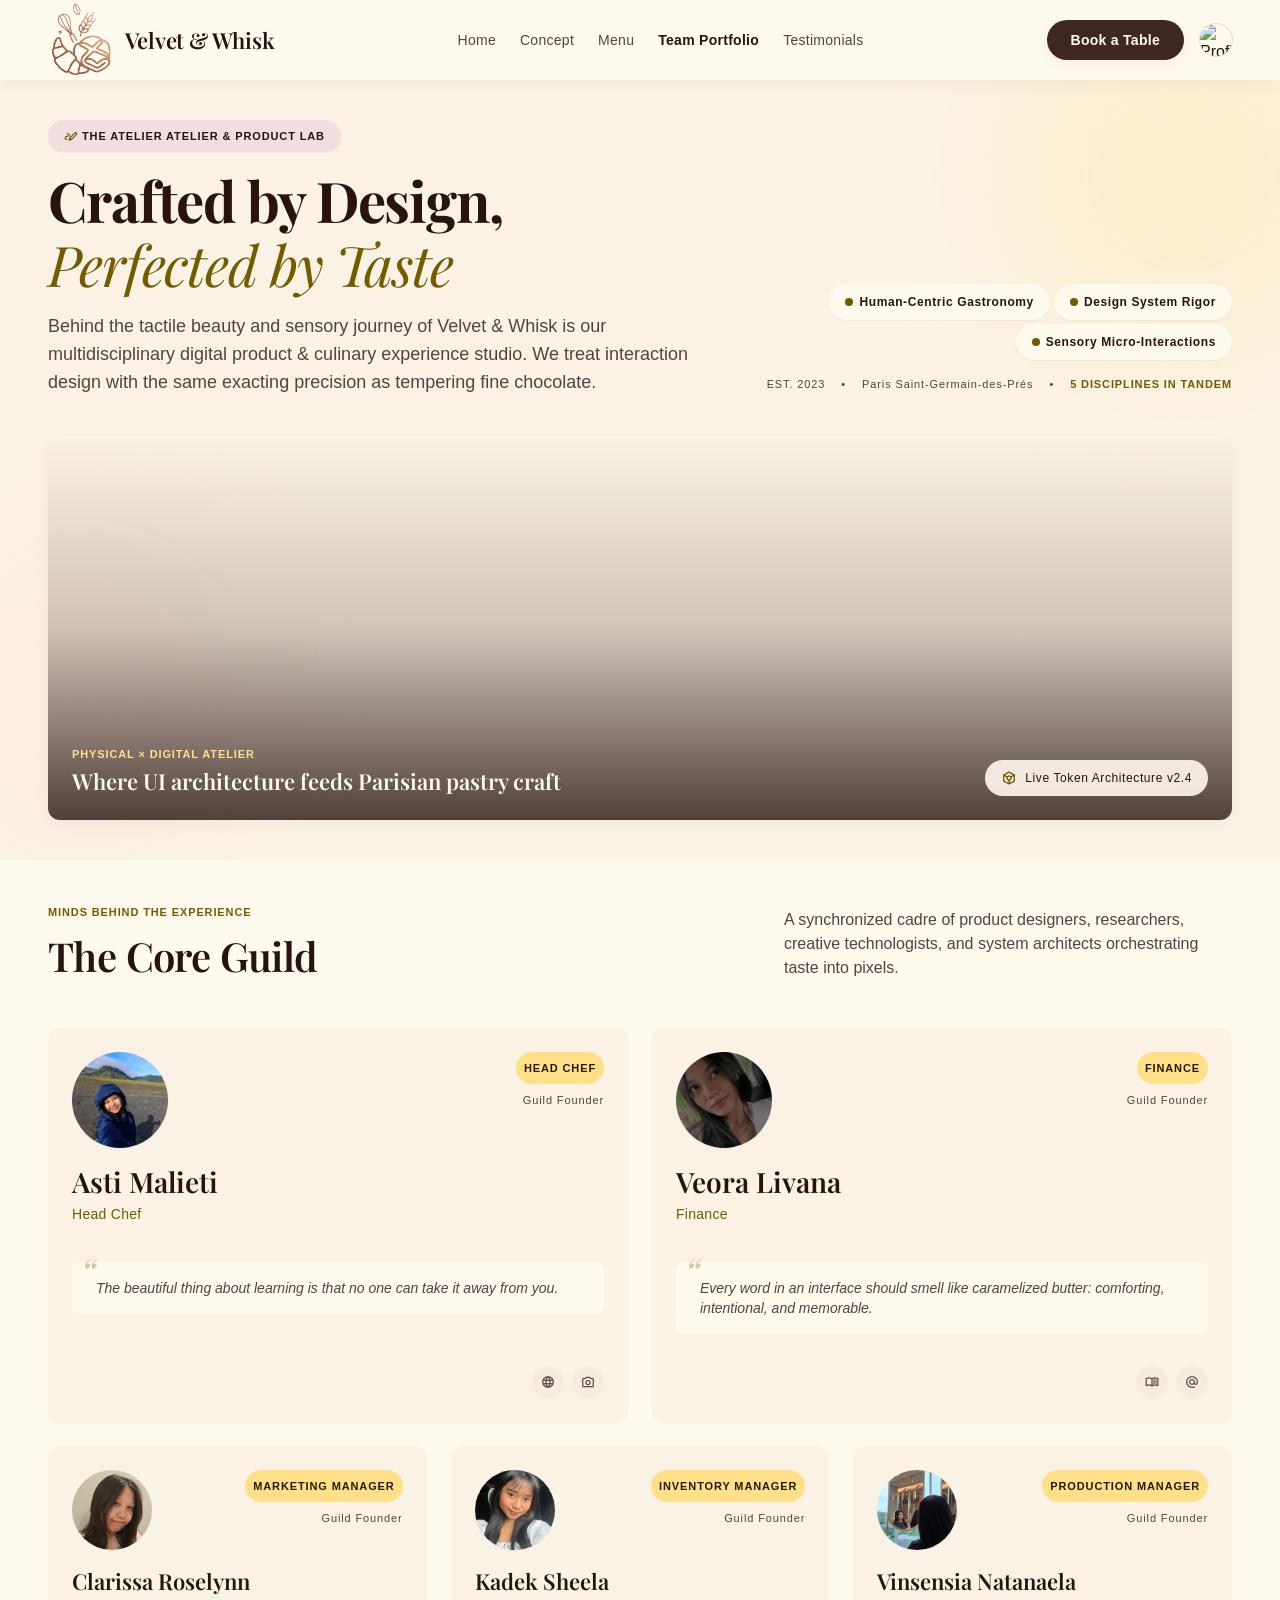
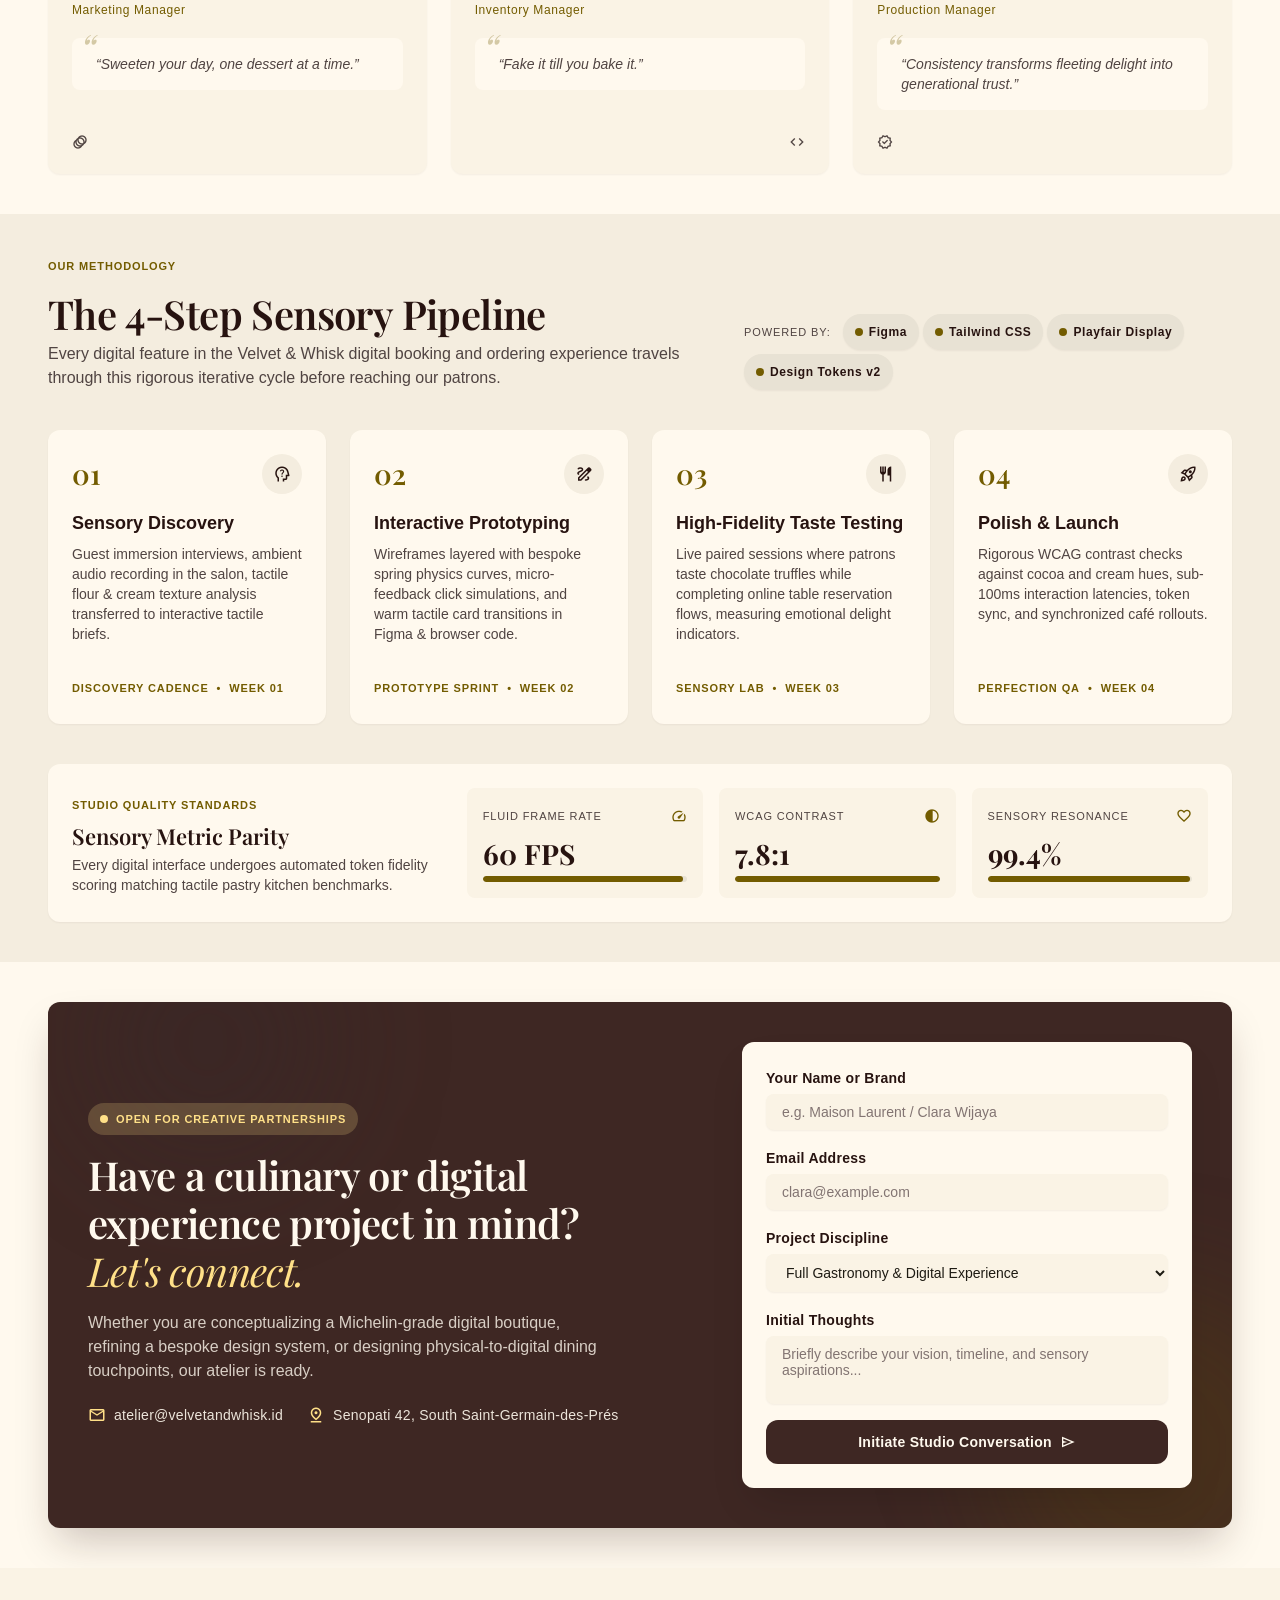
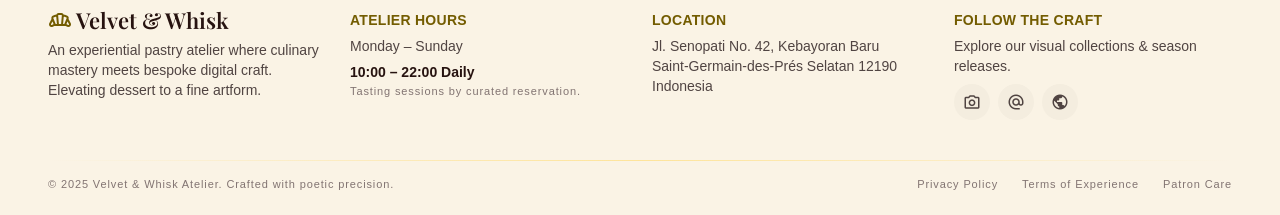
==== commit 832a71da: "Update team.html" ====
--- a/team.html
+++ b/team.html
@@ -117,7 +117,7 @@
             <div class="team-card-inner">
               <div class="team-card-top">
                 <div class="team-avatar team-avatar-lg">
-                  <img src=" " alt="Asti Malieti">
+                  <img src="/images/asti.jpeg" alt="Asti Malieti">
                 </div>
                 <div class="team-card-badges">
                   <span class="role-badge role-badge-gold">Head Chef</span>
@@ -160,7 +160,7 @@
             <div class="team-card-inner">
               <div class="team-card-top">
                 <div class="team-avatar team-avatar-lg">
-                  <img src="https://lh3.googleusercontent.com/aida-public/[base64]" alt="Julian Mahendra">
+                  <img src="/images/veora.jpeg" alt="Julian Mahendra">
                 </div>
                 <div class="team-card-badges">
                   <span class="role-badge role-badge-gold">Finance</span>
@@ -203,7 +203,7 @@
             <div class="team-card-inner">
               <div class="team-card-top team-card-top-compact">
                 <div class="team-avatar team-avatar-sm">
-                  <img src="https://lh3.googleusercontent.com/aida-public/[base64]" alt="Chloe Valerian">
+                  <img src="/images/caca.jpeg" alt="Chloe Valerian">
                 </div>
               <div class="team-card-badges"> 
                 <span class="role-badge role-badge-gold">Marketing Manager</span>
@@ -230,7 +230,7 @@
             <div class="team-card-inner">
               <div class="team-card-top team-card-top-compact">
                 <div class="team-avatar team-avatar-sm">
-                  <img src="https://lh3.googleusercontent.com/aida-public/[base64]" alt="Kenzo Pratama">
+                  <img src="/images/sheela.jpeg" alt="Kenzo Pratama">
                 </div>
                 <div class="team-card-badges">
                   <span class="role-badge role-badge-gold">Inventory Manager</span>
@@ -260,7 +260,7 @@
             <div class="team-card-inner">
               <div class="team-card-top team-card-top-compact">
                 <div class="team-avatar team-avatar-sm">
-                  <img src="https://lh3.googleusercontent.com/aida-public/[base64]" alt="Nadia Kusuma">
+                  <img src="/images/nelak.jpeg" alt="Nadia Kusuma">
                 </div>
               <div class="team-card-badges">
                 <span class="role-badge role-badge-gold">Production Manager</span>
@@ -583,4 +583,4 @@
   </script>
 
 </body>
-</html>+</html>
